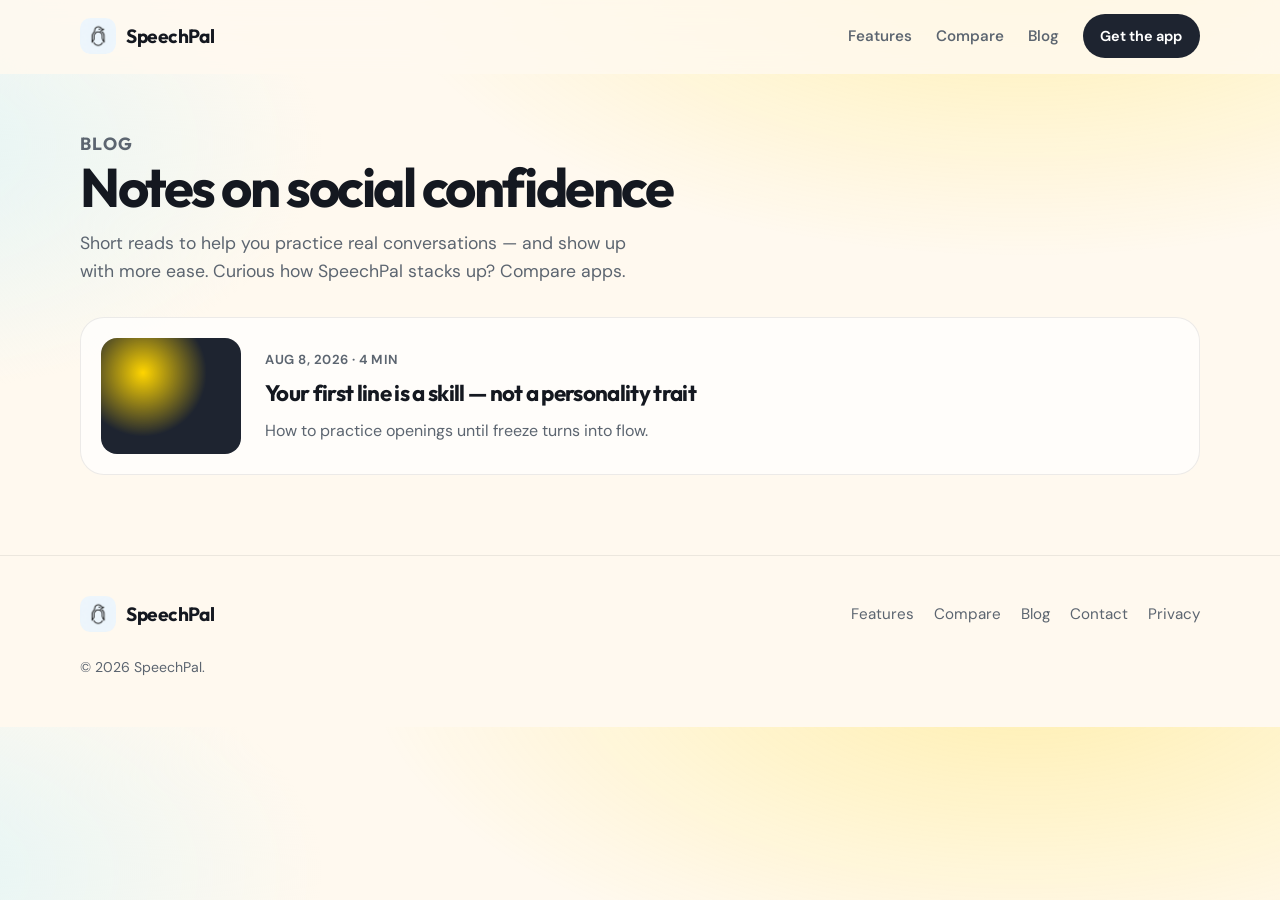
==== blog/index.html @ 975ecd61 "Initial SpeechPal marketing website" ====
<!DOCTYPE html>
<html lang="en">
<head>
  <meta charset="UTF-8" />
  <meta name="viewport" content="width=device-width, initial-scale=1" />
  <title>Blog — SpeechPal</title>
  <meta name="description" content="Practical tips from SpeechPal on social confidence, conversations, and speaking with more ease." />
  <link rel="canonical" href="https://speechpal.app/blog/" />
  <meta property="og:title" content="Blog — SpeechPal" />
  <meta property="og:description" content="Practical tips on social confidence and real conversations." />
  <meta property="og:image" content="https://speechpal.app/assets/logo.png" />
  <link rel="icon" href="../assets/logo.png" type="image/png" />
  <link rel="preconnect" href="https://fonts.googleapis.com" />
  <link rel="preconnect" href="https://fonts.gstatic.com" crossorigin />
  <link href="https://fonts.googleapis.com/css2?family=DM+Sans:ital,opsz,wght@0,9..40,400;0,9..40,500;0,9..40,600;0,9..40,700;1,9..40,400&family=Outfit:wght@600;700;800&display=swap" rel="stylesheet" />
  <link rel="stylesheet" href="../css/styles.css" />
</head>
<body>
  <a class="skip-link" href="#main">Skip to content</a>

  <header class="site-header" id="site-header">
    <div class="container nav">
      <a class="brand" href="/">
        <img src="../assets/logo.png" alt="" width="36" height="36" />
        <span>SpeechPal</span>
      </a>
      <button class="nav-toggle" id="nav-toggle" aria-label="Open menu" aria-expanded="false">
        <span></span><span></span><span></span>
      </button>
      <ul class="nav-links" id="nav-links">
        <li><a href="/#features">Features</a></li>
        <li><a href="/competitors.html">Compare</a></li>
        <li><a href="/blog/">Blog</a></li>
        <li><a class="nav-cta" href="https://apps.apple.com/in/app/speechpal-articulation-coach/id6761626994" rel="noopener noreferrer" target="_blank">Get the app</a></li>
      </ul>
    </div>
  </header>

  <main id="main">
    <section class="page-hero">
      <div class="container">
        <p class="eyebrow">Blog</p>
        <h1>Notes on social confidence</h1>
        <p>Short reads to help you practice real conversations — and show up with more ease. Curious how SpeechPal stacks up? <a href="/competitors.html">Compare apps</a>.</p>
      </div>
    </section>

    <section class="container blog-list">
      <a class="blog-item" href="/blog/first-line-confidence.html">
        <div class="blog-thumb" aria-hidden="true"></div>
        <div>
          <div class="meta" style="margin-bottom:0.4rem;font-size:0.82rem;font-weight:650;letter-spacing:0.04em;text-transform:uppercase;color:var(--muted)">Aug 8, 2026 · 4 min</div>
          <h2>Your first line is a skill — not a personality trait</h2>
          <p>How to practice openings until freeze turns into flow.</p>
        </div>
      </a>
    </section>
  </main>

  <footer class="site-footer">
    <div class="container">
      <div class="footer-grid">
        <a class="brand" href="/">
          <img src="../assets/logo.png" alt="" width="36" height="36" />
          <span>SpeechPal</span>
        </a>
        <ul class="footer-links">
          <li><a href="/#features">Features</a></li>
          <li><a href="/competitors.html">Compare</a></li>
          <li><a href="/blog/">Blog</a></li>
          <li><a href="mailto:hello@speechpal.app">Contact</a></li>
          <li><a href="/privacy.html">Privacy</a></li>
        </ul>
      </div>
      <p class="footer-copy">© <span id="year"></span> SpeechPal.</p>
    </div>
  </footer>

  <script src="../js/main.js"></script>
</body>
</html>
---- css/styles.css ----
:root {
  --bg: #fff9ef;
  --bg-deep: #fff3d6;
  --ink: #141820;
  --muted: #5c6570;
  --navy: #1e2430;
  --yellow: #ffd500;
  --yellow-deep: #f0c400;
  --coral: #ff6b45;
  --soft-blue: #dff4f7;
  --soft-pink: #ffe4ec;
  --soft-mint: #dcfce7;
  --soft-lilac: #ede9fe;
  --white: #ffffff;
  --line: rgba(20, 24, 32, 0.08);
  --shadow: 0 24px 60px rgba(20, 24, 32, 0.12);
  --radius: 1.5rem;
  --max: 1120px;
  --font-display: "Outfit", sans-serif;
  --font-body: "DM Sans", sans-serif;
}

*,
*::before,
*::after {
  box-sizing: border-box;
}

html {
  scroll-behavior: smooth;
}

body {
  margin: 0;
  font-family: var(--font-body);
  color: var(--ink);
  background:
    radial-gradient(1200px 600px at 80% -10%, rgba(255, 213, 0, 0.28), transparent 55%),
    radial-gradient(900px 500px at -10% 20%, rgba(223, 244, 247, 0.9), transparent 50%),
    var(--bg);
  line-height: 1.6;
  -webkit-font-smoothing: antialiased;
}

img {
  max-width: 100%;
  display: block;
}

a {
  color: inherit;
  text-decoration: none;
}

.skip-link {
  position: absolute;
  left: -999px;
  top: 0;
  background: var(--navy);
  color: var(--white);
  padding: 0.75rem 1rem;
  z-index: 100;
}

.skip-link:focus {
  left: 1rem;
  top: 1rem;
}

.container {
  width: min(100% - 2.5rem, var(--max));
  margin-inline: auto;
}

/* Nav */
.site-header {
  position: sticky;
  top: 0;
  z-index: 50;
  backdrop-filter: blur(14px);
  background: rgba(255, 249, 239, 0.82);
  border-bottom: 1px solid transparent;
  transition: border-color 0.3s ease, background 0.3s ease;
}

.site-header.is-scrolled {
  border-bottom-color: var(--line);
  background: rgba(255, 249, 239, 0.94);
}

.nav {
  display: flex;
  align-items: center;
  justify-content: space-between;
  padding: 0.9rem 0;
  gap: 1rem;
}

.brand {
  display: inline-flex;
  align-items: center;
  gap: 0.65rem;
  font-family: var(--font-display);
  font-weight: 700;
  font-size: 1.2rem;
  letter-spacing: -0.03em;
}

.brand img {
  width: 2.25rem;
  height: 2.25rem;
  border-radius: 0.65rem;
  background: var(--soft-blue);
  object-fit: cover;
}

.nav-links {
  display: flex;
  align-items: center;
  gap: 1.5rem;
  list-style: none;
  margin: 0;
  padding: 0;
  font-weight: 560;
  font-size: 0.95rem;
  color: var(--muted);
}

.nav-links a:hover {
  color: var(--ink);
}

.nav-cta {
  display: inline-flex;
  align-items: center;
  justify-content: center;
  padding: 0.65rem 1.1rem;
  border-radius: 999px;
  background: var(--navy);
  color: var(--white) !important;
  font-weight: 650;
  font-size: 0.9rem;
  transition: transform 0.2s ease, background 0.2s ease;
}

.nav-cta:hover {
  transform: translateY(-1px);
  background: #2a3344;
}

.nav-toggle {
  display: none;
  border: 0;
  background: transparent;
  padding: 0.4rem;
  cursor: pointer;
}

.nav-toggle span {
  display: block;
  width: 1.4rem;
  height: 2px;
  background: var(--ink);
  margin: 0.28rem 0;
  border-radius: 2px;
}

/* Buttons */
.btn {
  display: inline-flex;
  align-items: center;
  justify-content: center;
  gap: 0.5rem;
  min-height: 3.1rem;
  padding: 0.8rem 1.35rem;
  border-radius: 999px;
  font-family: var(--font-display);
  font-weight: 700;
  font-size: 0.98rem;
  letter-spacing: -0.01em;
  border: 2px solid transparent;
  transition: transform 0.2s ease, box-shadow 0.2s ease, background 0.2s ease;
  cursor: pointer;
}

.btn:hover {
  transform: translateY(-2px);
}

.btn-primary {
  background: var(--yellow);
  color: var(--ink);
  box-shadow: 0 10px 28px rgba(255, 213, 0, 0.35);
}

.btn-primary:hover {
  background: var(--yellow-deep);
}

.btn-secondary {
  background: var(--navy);
  color: var(--white);
}

.btn-ghost {
  background: transparent;
  border-color: rgba(20, 24, 32, 0.14);
  color: var(--ink);
}

.btn-soon {
  position: relative;
  opacity: 0.92;
  cursor: default;
}

.btn-soon:hover {
  transform: none;
}

.soon-chip {
  display: inline-flex;
  align-items: center;
  margin-left: 0.15rem;
  padding: 0.15rem 0.45rem;
  border-radius: 999px;
  background: rgba(255, 255, 255, 0.18);
  font-size: 0.68rem;
  font-weight: 700;
  letter-spacing: 0.04em;
  text-transform: uppercase;
}

.cta-row {
  display: flex;
  flex-wrap: wrap;
  gap: 0.75rem;
}

/* Hero */
.hero {
  position: relative;
  min-height: min(100vh, 920px);
  display: grid;
  align-items: end;
  overflow: hidden;
  padding: 2rem 0 0;
}

.hero::before {
  content: "";
  position: absolute;
  inset: 0;
  background:
    linear-gradient(180deg, transparent 35%, rgba(255, 249, 239, 0.2) 55%, var(--bg) 92%),
    radial-gradient(ellipse 80% 50% at 70% 40%, rgba(255, 213, 0, 0.22), transparent 60%);
  pointer-events: none;
  z-index: 1;
}

.hero-grid {
  position: relative;
  z-index: 2;
  display: grid;
  grid-template-columns: 1.05fr 0.95fr;
  gap: 2rem;
  align-items: end;
  padding-bottom: 3.5rem;
}

.hero-copy {
  padding-bottom: 2.5rem;
  max-width: 34rem;
}

.hero-brand {
  display: inline-flex;
  align-items: center;
  gap: 0.75rem;
  margin-bottom: 1.4rem;
  animation: rise 0.8s ease both;
}

.hero-brand img {
  width: 3.4rem;
  height: 3.4rem;
  border-radius: 1rem;
  background: var(--soft-blue);
  object-fit: cover;
  box-shadow: 0 8px 24px rgba(20, 24, 32, 0.08);
}

.hero-brand span {
  font-family: var(--font-display);
  font-size: clamp(2rem, 4vw, 2.75rem);
  font-weight: 800;
  letter-spacing: -0.05em;
  line-height: 1;
}

.hero h1 {
  margin: 0 0 1rem;
  font-family: var(--font-display);
  font-size: clamp(2.35rem, 5.2vw, 3.75rem);
  line-height: 1.05;
  letter-spacing: -0.045em;
  font-weight: 800;
  animation: rise 0.9s ease 0.08s both;
}

.hero-lead {
  margin: 0 0 1.75rem;
  font-size: 1.15rem;
  color: var(--muted);
  max-width: 28rem;
  animation: rise 0.9s ease 0.16s both;
}

.hero .cta-row {
  animation: rise 0.9s ease 0.24s both;
}

.hero-visual {
  position: relative;
  display: flex;
  justify-content: center;
  align-items: flex-end;
  min-height: 520px;
  animation: float-in 1s ease 0.2s both;
}

.phone-frame {
  width: min(100%, 300px);
  border-radius: 2rem;
  padding: 0.55rem;
  background: linear-gradient(160deg, #2a3344, #141820);
  box-shadow: var(--shadow);
  animation: float 6s ease-in-out infinite;
}

.phone-frame img {
  width: 100%;
  border-radius: 1.55rem;
  background: var(--bg);
}

.phone-glow {
  position: absolute;
  width: 70%;
  height: 40%;
  bottom: 8%;
  left: 15%;
  background: radial-gradient(circle, rgba(255, 213, 0, 0.45), transparent 70%);
  filter: blur(28px);
  z-index: -1;
}

/* Sections */
.section {
  padding: 5.5rem 0;
}

.section-head {
  max-width: 36rem;
  margin-bottom: 2.5rem;
}

.eyebrow {
  display: inline-block;
  margin-bottom: 0.75rem;
  font-family: var(--font-display);
  font-size: 0.8rem;
  font-weight: 700;
  letter-spacing: 0.08em;
  text-transform: uppercase;
  color: var(--coral);
}

.section h2 {
  margin: 0 0 0.85rem;
  font-family: var(--font-display);
  font-size: clamp(1.9rem, 3.5vw, 2.75rem);
  letter-spacing: -0.04em;
  line-height: 1.1;
}

.section-head p,
.prose-lead {
  margin: 0;
  color: var(--muted);
  font-size: 1.08rem;
}

/* Problem — taped paper-note scenario stack */
.problem {
  background: linear-gradient(180deg, #c1522a, #a8431f);
  padding-top: 6rem;
  padding-bottom: 6rem;
}

.problem-intro,
.problem-bridge {
  max-width: 40rem;
  margin: 0 auto 3rem;
  text-align: center;
}

.problem-intro .eyebrow,
.problem-bridge .eyebrow {
  color: #ffd7a8;
}

.problem-intro h2,
.problem-bridge h2 {
  color: #fff3e2;
}

.problem-intro h2 em,
.problem-bridge h2 em {
  font-style: normal;
  color: #ffe08a;
}

.problem-intro .prose-lead,
.problem-bridge .prose-lead {
  margin: 1rem auto 0;
  color: rgba(255, 243, 226, 0.82);
}

.scenario-stack {
  position: relative;
  padding-bottom: 1rem;
}

.scenario-card {
  position: sticky;
  top: calc(6rem + var(--i) * 14px);
  z-index: calc(var(--i) + 1);
  display: grid;
  grid-template-columns: 1.25fr auto;
  align-items: center;
  gap: 1.75rem 2.5rem;
  min-height: 240px;
  margin-bottom: 2rem;
  padding: 2.25rem 2.5rem;
  border-radius: 0.4rem;
  background: var(--card-color, #f0e6d6);
  box-shadow: 0 22px 40px rgba(60, 24, 4, 0.28);
  transform: rotate(var(--rot, 0deg));
}

.scenario-card::before {
  content: "";
  position: absolute;
  top: -0.6rem;
  left: 50%;
  width: 4.5rem;
  height: 1.6rem;
  background: rgba(255, 255, 255, 0.55);
  border: 1px solid rgba(20, 24, 32, 0.06);
  transform: translateX(-50%) rotate(-2deg);
  box-shadow: 0 4px 10px rgba(20, 24, 32, 0.12);
}

.scenario-copy {
  min-width: 0;
  text-align: left;
}

.scenario-illustration {
  position: relative;
  flex-shrink: 0;
  aspect-ratio: 1;
  display: grid;
  place-items: center;
  width: 7.5rem;
  border-radius: 50%;
  background: rgba(255, 255, 255, 0.55);
}

.scenario-illustration svg {
  width: 52%;
  height: 52%;
  stroke: var(--icon-color, #a8431f);
  fill: none;
  stroke-width: 1.6;
  stroke-linecap: round;
  stroke-linejoin: round;
}

.scenario-label {
  margin: 0 0 0.5rem;
  font-family: var(--font-display);
  font-size: 0.8rem;
  font-weight: 700;
  letter-spacing: 0.06em;
  text-transform: uppercase;
  color: var(--icon-color, #a8431f);
}

.scenario-copy h3 {
  margin: 0 0 0.6rem;
  font-family: var(--font-display);
  font-size: clamp(1.35rem, 2.6vw, 1.75rem);
  letter-spacing: -0.03em;
  line-height: 1.2;
  color: #2a2016;
}

.scenario-copy .underline {
  width: 3rem;
  height: 3px;
  border-radius: 2px;
  background: var(--icon-color, #a8431f);
  margin-bottom: 0.9rem;
}

.scenario-copy p {
  margin: 0;
  color: #5c4a36;
  font-size: 1.02rem;
  max-width: 28rem;
}

.problem-bridge {
  max-width: 52rem;
  margin: 4.5rem auto 0;
  padding-top: 1rem;
}

.need-row {
  display: grid;
  grid-template-columns: repeat(3, 1fr);
  gap: 1.25rem;
  margin-top: 2.25rem;
  text-align: left;
}

.need-item {
  padding: 1.35rem 1.4rem 1.5rem;
  border-radius: 0.35rem;
  background: rgba(255, 249, 239, 0.12);
  border: 1px solid rgba(255, 243, 226, 0.18);
}

.need-item h3 {
  margin: 0 0 0.45rem;
  font-family: var(--font-display);
  font-size: 1.15rem;
  letter-spacing: -0.02em;
  color: #fff3e2;
}

.need-item p {
  margin: 0;
  color: rgba(255, 243, 226, 0.78);
  font-size: 0.95rem;
}

/* Features — interaction tiles, not decorative cards */
.features-row {
  display: grid;
  grid-template-columns: repeat(3, 1fr);
  gap: 1.25rem;
}

.feature {
  display: block;
  padding: 1.6rem 1.5rem 1.7rem;
  border-radius: calc(var(--radius) + 0.25rem);
  min-height: 100%;
  transition: transform 0.25s ease, box-shadow 0.25s ease;
}

.feature:hover {
  transform: translateY(-4px);
  box-shadow: 0 16px 40px rgba(20, 24, 32, 0.08);
}

.feature:nth-child(1) { background: #fff6db; }
.feature:nth-child(2) { background: #dcfce7; }
.feature:nth-child(3) { background: #ffe4ec; }

.feature-icon {
  width: 3.2rem;
  height: 3.2rem;
  display: grid;
  place-items: center;
  border-radius: 1rem;
  margin-bottom: 1.25rem;
  font-size: 1.35rem;
  background: rgba(255, 255, 255, 0.65);
}

.feature h3 {
  margin: 0 0 0.5rem;
  font-family: var(--font-display);
  font-size: 1.35rem;
  letter-spacing: -0.03em;
}

.feature p {
  margin: 0;
  color: var(--muted);
  font-size: 0.98rem;
}

/* How it works */
.how {
  background:
    radial-gradient(700px 360px at 90% 10%, rgba(255, 213, 0, 0.18), transparent 55%),
    linear-gradient(180deg, transparent, rgba(223, 244, 247, 0.55), transparent);
}

.how-grid {
  display: grid;
  grid-template-columns: repeat(3, 1fr);
  gap: 1.25rem;
}

.how-card,
.how-progress {
  position: relative;
  padding: 1.75rem 1.6rem 1.85rem;
  border-radius: calc(var(--radius) + 0.15rem);
  background: rgba(255, 255, 255, 0.72);
  border: 1px solid var(--line);
}

.how-num {
  display: inline-block;
  margin-bottom: 1rem;
  font-family: var(--font-display);
  font-weight: 800;
  font-size: 0.85rem;
  letter-spacing: 0.08em;
  color: var(--navy);
  background: var(--yellow);
  padding: 0.35rem 0.65rem;
  border-radius: 999px;
}

.how-card h3,
.how-progress-copy h3 {
  margin: 0 0 0.5rem;
  font-family: var(--font-display);
  font-size: 1.3rem;
  letter-spacing: -0.03em;
}

.how-card p,
.how-progress-copy p {
  margin: 0;
  color: var(--muted);
  font-size: 0.98rem;
}

.how-progress {
  display: grid;
  grid-template-columns: 1fr 0.9fr;
  gap: 2rem;
  align-items: center;
  margin-top: 1.25rem;
  padding: 2rem 2rem 2rem 2.25rem;
  background:
    linear-gradient(135deg, rgba(255, 249, 239, 0.95), rgba(223, 244, 247, 0.65)),
    var(--white);
  overflow: hidden;
}

.how-progress-visual {
  display: flex;
  justify-content: center;
}

.how-phone {
  width: min(100%, 240px);
  animation: float 5.5s ease-in-out infinite;
}

.how-phone img {
  width: 100%;
  height: auto;
}

/* Blog teaser */
.blog-teaser-grid {
  display: grid;
  grid-template-columns: 1.2fr 0.8fr;
  gap: 1.5rem;
  align-items: stretch;
}

.blog-feature {
  display: flex;
  flex-direction: column;
  justify-content: flex-end;
  min-height: 280px;
  padding: 2rem;
  border-radius: calc(var(--radius) + 0.35rem);
  background:
    linear-gradient(160deg, rgba(20, 24, 32, 0.05), rgba(20, 24, 32, 0.72)),
    radial-gradient(circle at 20% 20%, #ffd500 0%, transparent 40%),
    var(--navy);
  color: var(--white);
  transition: transform 0.25s ease;
}

.blog-feature:hover {
  transform: translateY(-3px);
}

.blog-feature .meta,
.blog-side .meta {
  font-size: 0.82rem;
  font-weight: 650;
  letter-spacing: 0.04em;
  text-transform: uppercase;
  opacity: 0.75;
  margin-bottom: 0.75rem;
}

.blog-feature h3 {
  margin: 0 0 0.65rem;
  font-family: var(--font-display);
  font-size: clamp(1.5rem, 3vw, 2rem);
  letter-spacing: -0.03em;
  line-height: 1.15;
}

.blog-feature p {
  margin: 0;
  opacity: 0.85;
  max-width: 28rem;
}

.blog-side {
  display: grid;
  gap: 1rem;
}

.blog-mini {
  display: block;
  padding: 1.35rem 1.4rem;
  border-radius: var(--radius);
  background: var(--white);
  border: 1px solid var(--line);
  transition: border-color 0.2s ease, transform 0.2s ease;
}

.blog-mini:hover {
  border-color: rgba(255, 213, 0, 0.8);
  transform: translateY(-2px);
}

.blog-mini h3 {
  margin: 0 0 0.35rem;
  font-family: var(--font-display);
  font-size: 1.15rem;
  letter-spacing: -0.02em;
}

.blog-mini p {
  margin: 0;
  color: var(--muted);
  font-size: 0.95rem;
}

.section-link {
  display: inline-flex;
  margin-top: 1.75rem;
  font-family: var(--font-display);
  font-weight: 700;
  color: var(--ink);
  border-bottom: 2px solid var(--yellow);
}

/* Final CTA */
.final-cta {
  padding: 2rem 0 5.5rem;
}

.final-panel {
  position: relative;
  overflow: hidden;
  padding: clamp(2.5rem, 5vw, 4rem);
  border-radius: calc(var(--radius) + 0.75rem);
  background:
    radial-gradient(600px 280px at 90% 10%, rgba(255, 213, 0, 0.55), transparent 55%),
    var(--navy);
  color: var(--white);
  text-align: center;
}

.final-panel::after {
  content: "";
  position: absolute;
  width: 180px;
  height: 180px;
  right: -40px;
  bottom: -50px;
  background: url("../assets/logo.png") center / contain no-repeat;
  opacity: 0.08;
  filter: invert(1);
  pointer-events: none;
}

.final-panel h2 {
  margin: 0 0 0.75rem;
  font-family: var(--font-display);
  font-size: clamp(2rem, 4vw, 3rem);
  letter-spacing: -0.04em;
  color: var(--white);
}

.final-panel p {
  margin: 0 auto 1.75rem;
  max-width: 28rem;
  color: rgba(255, 255, 255, 0.78);
}

.final-panel .cta-row {
  justify-content: center;
}

.final-panel .btn-ghost {
  border-color: rgba(255, 255, 255, 0.25);
  color: var(--white);
}

/* Footer */
.site-footer {
  padding: 2.5rem 0 3rem;
  border-top: 1px solid var(--line);
}

.footer-grid {
  display: flex;
  flex-wrap: wrap;
  justify-content: space-between;
  gap: 1.5rem;
  align-items: center;
}

.footer-links {
  display: flex;
  flex-wrap: wrap;
  gap: 1.25rem;
  list-style: none;
  margin: 0;
  padding: 0;
  color: var(--muted);
  font-size: 0.95rem;
}

.footer-copy {
  margin: 1.5rem 0 0;
  color: var(--muted);
  font-size: 0.88rem;
}

/* Homepage compare teaser + competitors page */
.compare-teaser {
  padding-top: 4.5rem;
}

.compare-hero p {
  max-width: 42rem;
}

.compare-hero a {
  text-decoration: underline;
  text-underline-offset: 0.15em;
}

.compare-page {
  padding-top: 1.5rem;
}

.compare-picker {
  margin-bottom: 3rem;
}

.compare-picker-label {
  margin: 0 0 1rem;
  font-family: var(--font-display);
  font-weight: 700;
  font-size: 1.05rem;
  letter-spacing: -0.02em;
}

.rival-picker-grid {
  display: grid;
  grid-template-columns: repeat(3, 1fr);
  gap: 0.85rem;
  margin-bottom: 1.5rem;
}

.rival-pick {
  display: flex;
  flex-direction: column;
  gap: 0.3rem;
  padding: 1.15rem 1.25rem;
  border-radius: calc(var(--radius) - 0.25rem);
  background: rgba(255, 255, 255, 0.72);
  border: 1px solid var(--line);
  transition: transform 0.2s ease, border-color 0.2s ease, box-shadow 0.2s ease;
}

.rival-pick:hover {
  transform: translateY(-3px);
  border-color: rgba(20, 24, 32, 0.16);
  box-shadow: 0 14px 30px rgba(20, 24, 32, 0.08);
}

.rival-pick-lane {
  font-size: 0.78rem;
  font-weight: 700;
  letter-spacing: 0.06em;
  text-transform: uppercase;
  color: var(--coral);
}

.rival-pick strong {
  font-family: var(--font-display);
  font-size: 1.15rem;
  letter-spacing: -0.02em;
}

.compare-block {
  margin-bottom: 3.5rem;
  padding-bottom: 3rem;
  border-bottom: 1px solid var(--line);
  scroll-margin-top: 5.5rem;
}

.compare-block:last-of-type {
  border-bottom: none;
}

.compare-panel-head {
  max-width: 42rem;
  margin-bottom: 1.5rem;
}

.compare-panel-head h2 {
  margin: 0 0 0.75rem;
}

.compare-panel-head p:last-child {
  margin: 0;
  color: var(--muted);
}

.compare-table-wrap {
  overflow-x: auto;
  margin-bottom: 1rem;
  border-radius: calc(var(--radius) - 0.2rem);
  border: 1px solid var(--line);
  background: rgba(255, 255, 255, 0.72);
}

.compare-table {
  width: 100%;
  border-collapse: collapse;
  min-width: 480px;
}

.compare-table th,
.compare-table td {
  padding: 0.85rem 1rem;
  text-align: left;
  border-bottom: 1px solid var(--line);
  vertical-align: middle;
  font-size: 0.95rem;
}

.compare-table thead th {
  font-family: var(--font-display);
  font-size: 0.88rem;
  letter-spacing: -0.01em;
  background: rgba(30, 36, 48, 0.04);
}

.compare-table tbody th {
  font-weight: 650;
  color: var(--ink);
  max-width: 18rem;
}

.compare-table tbody tr:last-child th,
.compare-table tbody tr:last-child td {
  border-bottom: none;
}

.mark {
  display: inline-flex;
  align-items: center;
  font-weight: 650;
  font-size: 0.86rem;
  letter-spacing: 0.01em;
}

.mark.yes { color: #1f6b3a; }
.mark.partial { color: #8a5a12; }
.mark.no { color: #8a3a2c; }

.compare-note {
  margin: 0;
  color: var(--muted);
  font-size: 0.95rem;
  max-width: 46rem;
}

.compare-note a {
  text-decoration: underline;
  text-underline-offset: 0.15em;
}

.compare-cta {
  margin-top: 1rem;
  padding: 2.25rem 2rem;
  border-radius: calc(var(--radius) + 0.2rem);
  background:
    linear-gradient(145deg, rgba(255, 213, 0, 0.22), rgba(223, 244, 247, 0.55)),
    var(--white);
  border: 1px solid var(--line);
}

.compare-cta h2 {
  margin: 0 0 0.6rem;
  font-family: var(--font-display);
  font-size: clamp(1.5rem, 3vw, 2rem);
  letter-spacing: -0.03em;
}

.compare-cta > p {
  margin: 0 0 1.25rem;
  color: var(--muted);
  max-width: 38rem;
}

.compare-cta a:not(.btn) {
  text-decoration: underline;
  text-underline-offset: 0.15em;
}

/* Blog pages */
.page-hero {
  padding: 3.5rem 0 2rem;
}

.page-hero h1 {
  margin: 0 0 0.75rem;
  font-family: var(--font-display);
  font-size: clamp(2.2rem, 4.5vw, 3.4rem);
  letter-spacing: -0.045em;
  line-height: 1.08;
}

.page-hero p {
  margin: 0;
  color: var(--muted);
  font-size: 1.1rem;
  max-width: 36rem;
}

.blog-list {
  display: grid;
  gap: 1.25rem;
  padding: 0 0 5rem;
}

.blog-item {
  display: grid;
  grid-template-columns: 140px 1fr;
  gap: 1.5rem;
  align-items: center;
  padding: 1.25rem;
  border-radius: var(--radius);
  background: rgba(255, 255, 255, 0.65);
  border: 1px solid var(--line);
  transition: transform 0.2s ease, border-color 0.2s ease;
}

.blog-item:hover {
  transform: translateY(-2px);
  border-color: rgba(255, 213, 0, 0.7);
}

.blog-thumb {
  aspect-ratio: 1.2;
  border-radius: 1rem;
  background:
    radial-gradient(circle at 30% 30%, #ffd500, transparent 50%),
    var(--navy);
}

.blog-thumb.alt {
  background:
    radial-gradient(circle at 70% 40%, #7dd3fc, transparent 50%),
    #1e2430;
}

.blog-item h2 {
  margin: 0 0 0.4rem;
  font-family: var(--font-display);
  font-size: 1.4rem;
  letter-spacing: -0.03em;
}

.blog-item p {
  margin: 0;
  color: var(--muted);
}

.article {
  padding-bottom: 5rem;
}

.article-meta {
  display: flex;
  flex-wrap: wrap;
  gap: 0.75rem 1.25rem;
  margin: 0 0 2rem;
  color: var(--muted);
  font-size: 0.92rem;
  font-weight: 600;
}

.article-body {
  max-width: 40rem;
}

.article-body h2 {
  margin: 2.25rem 0 0.75rem;
  font-family: var(--font-display);
  font-size: 1.55rem;
  letter-spacing: -0.03em;
}

.article-body p {
  margin: 0 0 1.15rem;
  font-size: 1.08rem;
  color: #2a3140;
}

.article-body ul {
  margin: 0 0 1.25rem;
  padding-left: 1.2rem;
  color: #2a3140;
}

.article-cta {
  margin-top: 2.5rem;
  padding: 1.75rem;
  border-radius: var(--radius);
  background: #fff6db;
}

.article-cta h3 {
  margin: 0 0 0.5rem;
  font-family: var(--font-display);
}

.article-cta p {
  margin: 0 0 1rem;
  color: var(--muted);
}

/* Reveal */
.reveal {
  opacity: 0;
  transform: translateY(18px);
  transition: opacity 0.7s ease, transform 0.7s ease;
}

.reveal.is-visible {
  opacity: 1;
  transform: none;
}

@keyframes rise {
  from {
    opacity: 0;
    transform: translateY(18px);
  }
  to {
    opacity: 1;
    transform: none;
  }
}

@keyframes float-in {
  from {
    opacity: 0;
    transform: translateY(28px) scale(0.98);
  }
  to {
    opacity: 1;
    transform: none;
  }
}

@keyframes float {
  0%,
  100% {
    transform: translateY(0);
  }
  50% {
    transform: translateY(-10px);
  }
}

@media (max-width: 900px) {
  .hero {
    min-height: auto;
  }

  .hero-grid,
  .features-row,
  .how-grid,
  .need-row,
  .blog-teaser-grid,
  .how-progress {
    grid-template-columns: 1fr;
  }

  .rival-picker-grid {
    grid-template-columns: 1fr 1fr;
  }

  .scenario-card {
    grid-template-columns: auto 1fr;
    gap: 1.15rem;
    min-height: 0;
    padding: 1.6rem 1.5rem;
    transform: none;
  }

  .scenario-card .scenario-illustration {
    order: -1;
    width: 4.25rem;
  }

  .scenario-copy h3 {
    font-size: 1.2rem;
  }

  .scenario-copy p {
    font-size: 0.95rem;
  }

  .how-progress {
    padding: 1.6rem;
  }

  .how-phone {
    width: min(100%, 220px);
  }

  .hero-visual {
    min-height: 420px;
    order: -1;
  }

  .hero-copy {
    padding-bottom: 1rem;
    text-align: left;
  }

  .hero::before {
    background: linear-gradient(180deg, transparent 10%, var(--bg) 78%);
  }

  .nav-links {
    position: fixed;
    inset: 0 0 auto auto;
    top: 4.2rem;
    right: 1.25rem;
    display: none;
    flex-direction: column;
    align-items: stretch;
    gap: 0.25rem;
    padding: 1rem;
    width: min(220px, calc(100vw - 2.5rem));
    background: var(--white);
    border: 1px solid var(--line);
    border-radius: 1rem;
    box-shadow: var(--shadow);
  }

  .nav-links.open {
    display: flex;
  }

  .nav-links a {
    padding: 0.65rem 0.5rem;
  }

  .nav-toggle {
    display: block;
  }

  .blog-item {
    grid-template-columns: 1fr;
  }

  .blog-thumb {
    max-width: 180px;
  }
}

@media (max-width: 560px) {
  .rival-picker-grid {
    grid-template-columns: 1fr;
  }
}

@media (prefers-reduced-motion: reduce) {
  *,
  *::before,
  *::after {
    animation: none !important;
    transition: none !important;
    scroll-behavior: auto !important;
  }

  .reveal {
    opacity: 1;
    transform: none;
  }
}
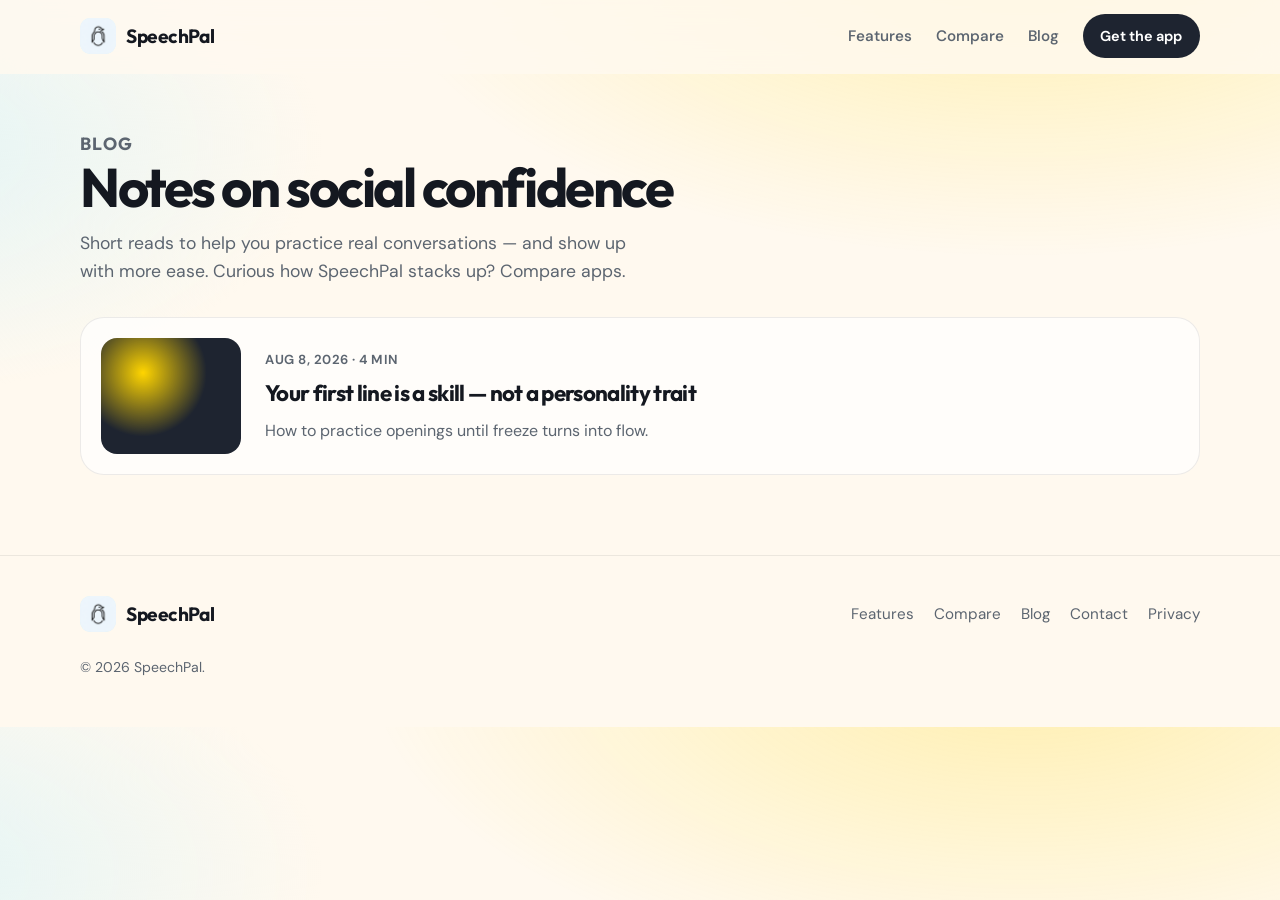
==== commit 9ea3df20: "Update contact email, mobile hero, and compare page" ====
--- a/blog/index.html
+++ b/blog/index.html
@@ -68,7 +68,7 @@
           <li><a href="/#features">Features</a></li>
           <li><a href="/competitors.html">Compare</a></li>
           <li><a href="/blog/">Blog</a></li>
-          <li><a href="mailto:hello@speechpal.app">Contact</a></li>
+          <li><a href="mailto:speechpal@gmail.com">Contact</a></li>
           <li><a href="/privacy.html">Privacy</a></li>
         </ul>
       </div>
--- a/css/styles.css
+++ b/css/styles.css
@@ -1260,8 +1260,7 @@
   }
 
   .hero-visual {
-    min-height: 420px;
-    order: -1;
+    display: none;
   }
 
   .hero-copy {
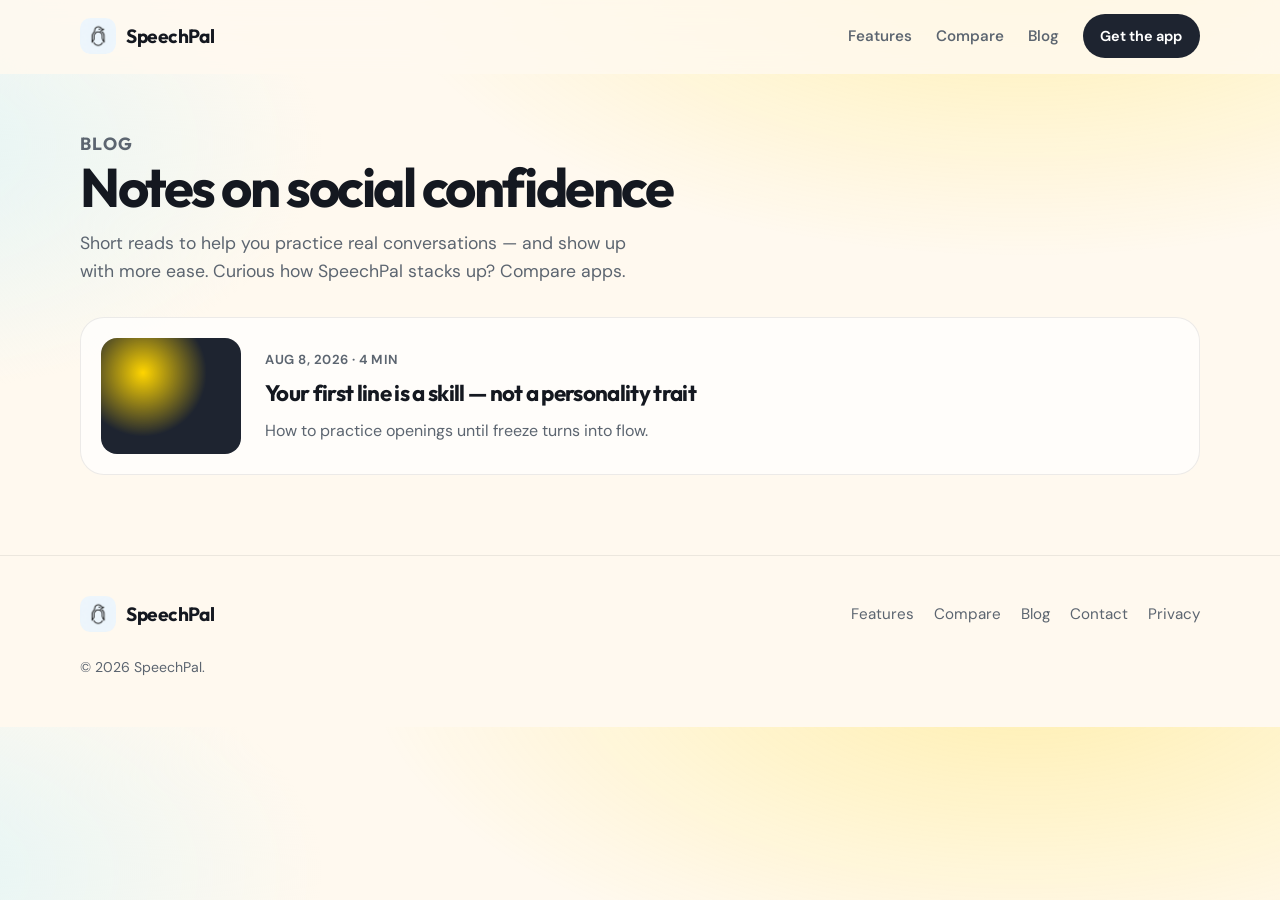
==== commit 7872991d: "Fix sitemap URLs to use speeechpal.com" ====
--- a/blog/index.html
+++ b/blog/index.html
@@ -5,10 +5,10 @@
   <meta name="viewport" content="width=device-width, initial-scale=1" />
   <title>Blog — SpeechPal</title>
   <meta name="description" content="Practical tips from SpeechPal on social confidence, conversations, and speaking with more ease." />
-  <link rel="canonical" href="https://speechpal.app/blog/" />
+  <link rel="canonical" href="https://speeechpal.com/blog/" />
   <meta property="og:title" content="Blog — SpeechPal" />
   <meta property="og:description" content="Practical tips on social confidence and real conversations." />
-  <meta property="og:image" content="https://speechpal.app/assets/logo.png" />
+  <meta property="og:image" content="https://speeechpal.com/assets/logo.png" />
   <link rel="icon" href="../assets/logo.png" type="image/png" />
   <link rel="preconnect" href="https://fonts.googleapis.com" />
   <link rel="preconnect" href="https://fonts.gstatic.com" crossorigin />
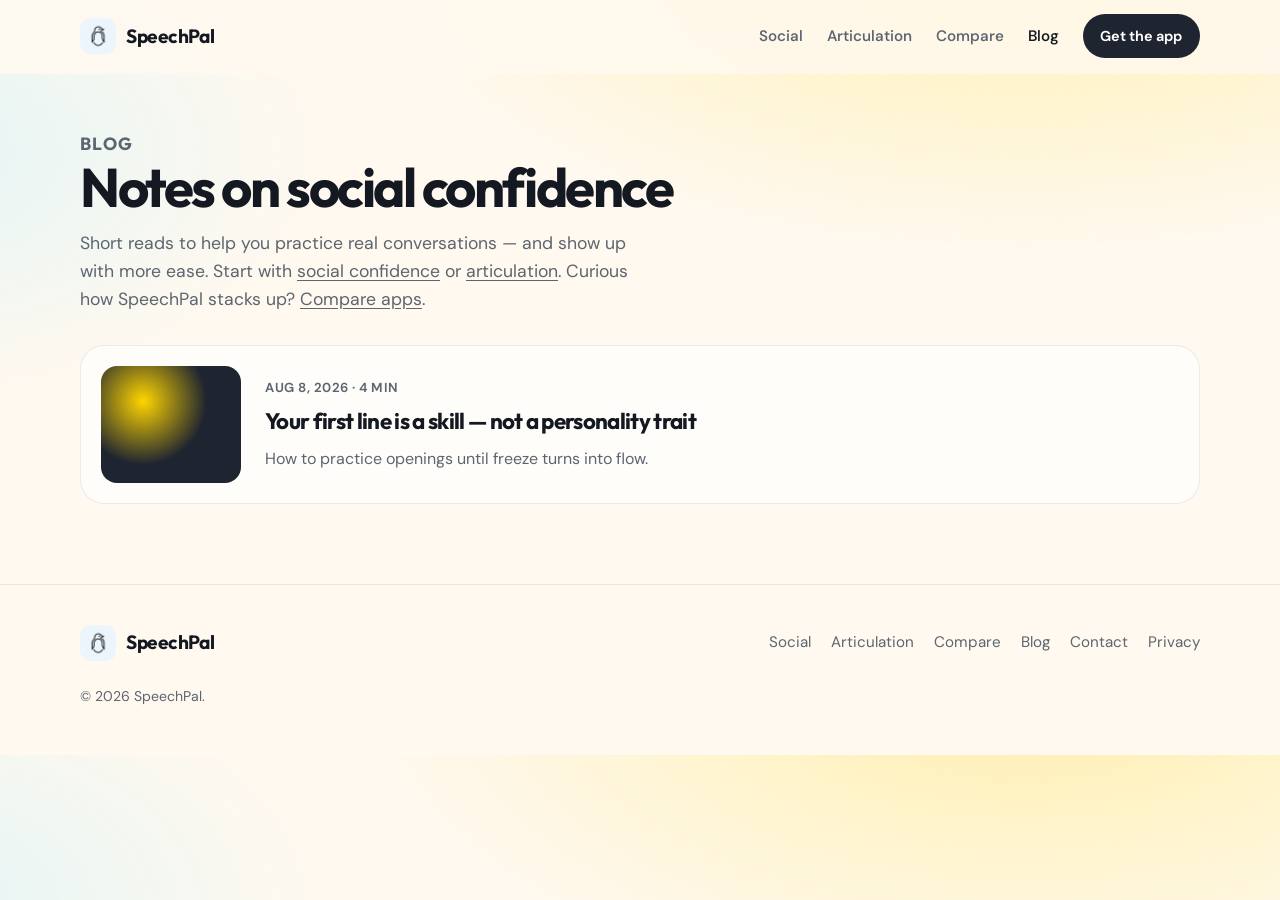
==== commit a161c3ce: "Add social confidence and articulation landing pages." ====
--- a/blog/index.html
+++ b/blog/index.html
@@ -28,9 +28,10 @@
         <span></span><span></span><span></span>
       </button>
       <ul class="nav-links" id="nav-links">
-        <li><a href="/#features">Features</a></li>
+        <li><a href="/social-confidence">Social</a></li>
+        <li><a href="/articulation-coach">Articulation</a></li>
         <li><a href="/competitors.html">Compare</a></li>
-        <li><a href="/blog/">Blog</a></li>
+        <li><a href="/blog/" aria-current="page">Blog</a></li>
         <li><a class="nav-cta" href="https://apps.apple.com/in/app/speechpal-articulation-coach/id6761626994" rel="noopener noreferrer" target="_blank">Get the app</a></li>
       </ul>
     </div>
@@ -41,7 +42,7 @@
       <div class="container">
         <p class="eyebrow">Blog</p>
         <h1>Notes on social confidence</h1>
-        <p>Short reads to help you practice real conversations — and show up with more ease. Curious how SpeechPal stacks up? <a href="/competitors.html">Compare apps</a>.</p>
+        <p>Short reads to help you practice real conversations — and show up with more ease. Start with <a href="/social-confidence">social confidence</a> or <a href="/articulation-coach">articulation</a>. Curious how SpeechPal stacks up? <a href="/competitors.html">Compare apps</a>.</p>
       </div>
     </section>
 
@@ -65,7 +66,8 @@
           <span>SpeechPal</span>
         </a>
         <ul class="footer-links">
-          <li><a href="/#features">Features</a></li>
+          <li><a href="/social-confidence">Social</a></li>
+          <li><a href="/articulation-coach">Articulation</a></li>
           <li><a href="/competitors.html">Compare</a></li>
           <li><a href="/blog/">Blog</a></li>
           <li><a href="mailto:speechpal@gmail.com">Contact</a></li>
--- a/css/styles.css
+++ b/css/styles.css
@@ -126,7 +126,8 @@
   color: var(--muted);
 }
 
-.nav-links a:hover {
+.nav-links a:hover,
+.nav-links a[aria-current="page"] {
   color: var(--ink);
 }
 
@@ -320,6 +321,25 @@
   animation: rise 0.9s ease 0.24s both;
 }
 
+.hero.chooser-hero {
+  min-height: auto;
+  padding-top: 1.25rem;
+}
+
+.chooser-hero .hero-grid {
+  align-items: center;
+  padding-bottom: 1.5rem;
+}
+
+.chooser-hero .hero-copy {
+  max-width: 36rem;
+  padding-bottom: 1.5rem;
+}
+
+.chooser-hero .hero-lead {
+  max-width: 32rem;
+}
+
 .hero-visual {
   position: relative;
   display: flex;
@@ -353,6 +373,109 @@
   background: radial-gradient(circle, rgba(255, 213, 0, 0.45), transparent 70%);
   filter: blur(28px);
   z-index: -1;
+}
+
+/* Homepage path chooser */
+.paths {
+  padding-top: 1.25rem;
+  padding-bottom: 4.5rem;
+}
+
+.path-grid {
+  display: grid;
+  grid-template-columns: 1fr 1fr;
+  gap: 1.25rem;
+}
+
+.path-card {
+  display: flex;
+  flex-direction: column;
+  height: 100%;
+  padding: 2rem 1.85rem 1.75rem;
+  border-radius: calc(var(--radius) + 0.35rem);
+  transition: transform 0.25s ease, box-shadow 0.25s ease;
+}
+
+.path-card:hover {
+  transform: translateY(-4px);
+  box-shadow: 0 16px 40px rgba(20, 24, 32, 0.08);
+}
+
+.path-card-social {
+  background: #fff6db;
+}
+
+.path-card-speak {
+  background: #dcfce7;
+}
+
+.path-card h2 {
+  margin: 0 0 0.65rem;
+  font-family: var(--font-display);
+  font-size: clamp(1.5rem, 3vw, 2.05rem);
+  letter-spacing: -0.04em;
+  line-height: 1.12;
+}
+
+.path-card > p {
+  margin: 0 0 1.1rem;
+  color: var(--muted);
+  font-size: 1.02rem;
+}
+
+.path-card ul {
+  margin: 0;
+  padding-left: 1.15rem;
+  color: #2a3140;
+  font-size: 0.98rem;
+}
+
+.path-card li + li {
+  margin-top: 0.4rem;
+}
+
+.path-go {
+  margin-top: auto;
+  padding-top: 1.5rem;
+  font-family: var(--font-display);
+  font-weight: 700;
+  border-bottom: 2px solid var(--yellow);
+  align-self: flex-start;
+}
+
+.also-path {
+  display: block;
+  padding: 1.6rem 1.7rem;
+  border-radius: calc(var(--radius) + 0.15rem);
+  background: rgba(255, 255, 255, 0.72);
+  border: 1px solid var(--line);
+  transition: transform 0.2s ease, border-color 0.2s ease;
+}
+
+.also-path:hover {
+  transform: translateY(-3px);
+  border-color: rgba(255, 213, 0, 0.8);
+}
+
+.also-path .eyebrow {
+  margin-bottom: 0.45rem;
+}
+
+.also-path strong {
+  display: block;
+  font-family: var(--font-display);
+  font-size: 1.25rem;
+  letter-spacing: -0.03em;
+  margin-bottom: 0.35rem;
+}
+
+.also-path p {
+  margin: 0;
+  color: var(--muted);
+}
+
+.lane-switch {
+  padding-top: 1rem;
 }
 
 /* Sections */
@@ -927,6 +1050,11 @@
   letter-spacing: -0.02em;
 }
 
+.rival-picker-grid.pair {
+  grid-template-columns: 1fr 1fr;
+  max-width: 36rem;
+}
+
 .compare-block {
   margin-bottom: 3.5rem;
   padding-bottom: 3rem;
@@ -1063,6 +1191,11 @@
   color: var(--muted);
   font-size: 1.1rem;
   max-width: 36rem;
+}
+
+.page-hero a {
+  text-decoration: underline;
+  text-underline-offset: 0.15em;
 }
 
 .blog-list {
@@ -1222,7 +1355,8 @@
   .how-grid,
   .need-row,
   .blog-teaser-grid,
-  .how-progress {
+  .how-progress,
+  .path-grid {
     grid-template-columns: 1fr;
   }
 
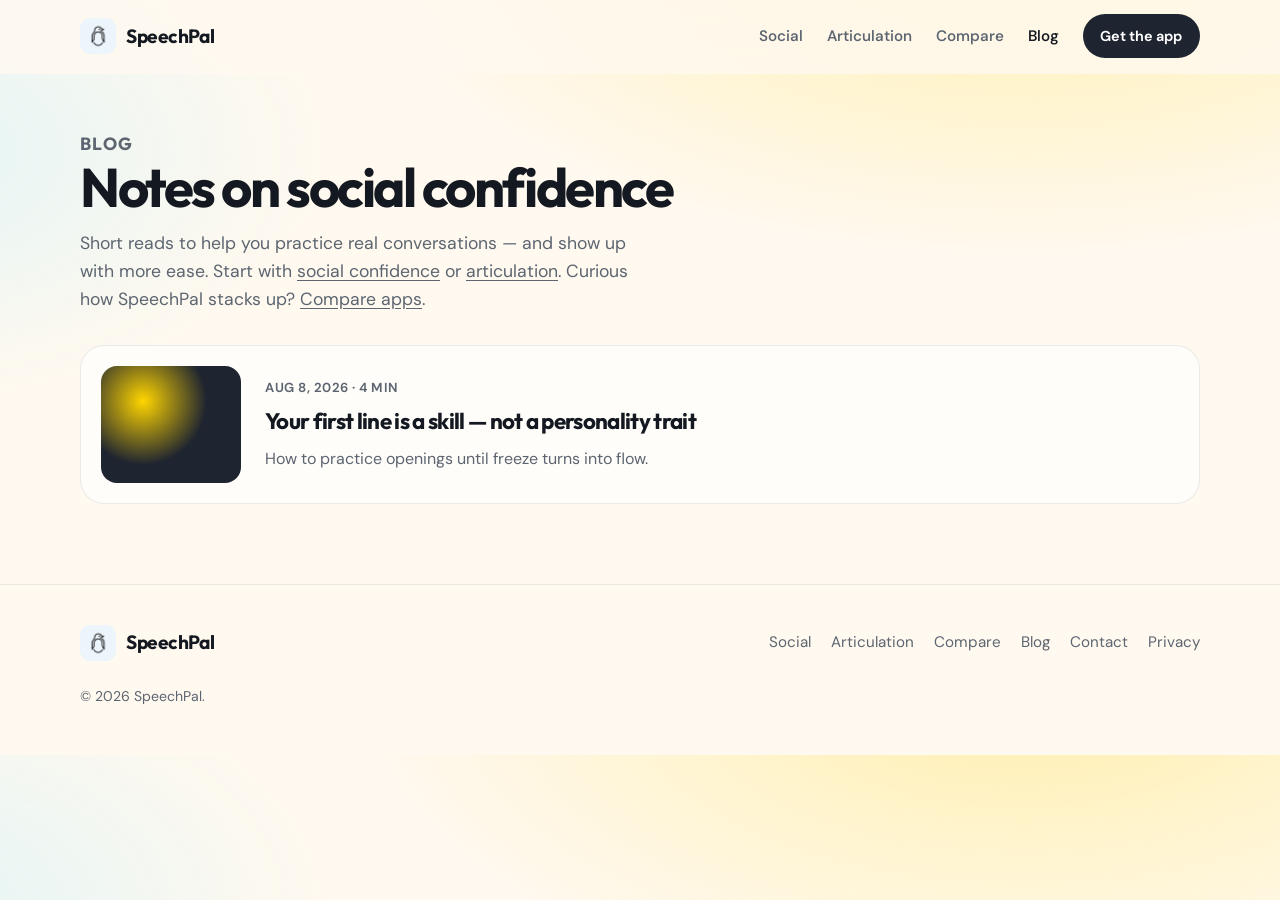
==== commit e9aef9f1: "Add Compare dropdown and rewrite Gleam table for social skills." ====
--- a/blog/index.html
+++ b/blog/index.html
@@ -30,7 +30,13 @@
       <ul class="nav-links" id="nav-links">
         <li><a href="/social-confidence">Social</a></li>
         <li><a href="/articulation-coach">Articulation</a></li>
-        <li><a href="/competitors.html">Compare</a></li>
+        <li class="nav-compare">
+          <button class="nav-compare-btn" type="button" aria-expanded="false" aria-haspopup="true">Compare</button>
+          <div class="nav-compare-menu">
+            <a href="/compare-social">Social confidence</a>
+            <a href="/compare-articulation">Articulation</a>
+          </div>
+        </li>
         <li><a href="/blog/" aria-current="page">Blog</a></li>
         <li><a class="nav-cta" href="https://apps.apple.com/in/app/speechpal-articulation-coach/id6761626994" rel="noopener noreferrer" target="_blank">Get the app</a></li>
       </ul>
--- a/css/styles.css
+++ b/css/styles.css
@@ -149,6 +149,61 @@
   background: #2a3344;
 }
 
+.nav-compare {
+  position: relative;
+}
+
+.nav-compare-btn {
+  border: 0;
+  background: transparent;
+  padding: 0;
+  font: inherit;
+  font-weight: 560;
+  color: var(--muted);
+  cursor: pointer;
+}
+
+.nav-compare-btn:hover,
+.nav-compare.is-open .nav-compare-btn,
+.nav-compare-btn[aria-current="page"] {
+  color: var(--ink);
+}
+
+.nav-compare-menu {
+  position: absolute;
+  top: calc(100% + 0.6rem);
+  left: 50%;
+  transform: translateX(-50%);
+  display: none;
+  flex-direction: column;
+  gap: 0.2rem;
+  min-width: 14.5rem;
+  padding: 0.45rem;
+  background: var(--white);
+  border: 1px solid var(--line);
+  border-radius: 1rem;
+  box-shadow: var(--shadow);
+  z-index: 60;
+}
+
+.nav-compare.is-open .nav-compare-menu {
+  display: flex;
+}
+
+.nav-compare-menu a {
+  padding: 0.75rem 0.9rem;
+  border-radius: 0.8rem;
+  color: var(--ink);
+  font-family: var(--font-display);
+  font-weight: 700;
+  letter-spacing: -0.02em;
+}
+
+.nav-compare-menu a:hover,
+.nav-compare-menu a[aria-current="page"] {
+  background: #fff6db;
+}
+
 .nav-toggle {
   display: none;
   border: 0;
@@ -1427,6 +1482,19 @@
     display: flex;
   }
 
+  .nav-compare-menu {
+    position: static;
+    transform: none;
+    left: auto;
+    min-width: 0;
+    margin-top: 0.25rem;
+    padding: 0.2rem 0 0.2rem 0.35rem;
+    background: transparent;
+    border: 0;
+    border-radius: 0;
+    box-shadow: none;
+  }
+
   .nav-links a {
     padding: 0.65rem 0.5rem;
   }
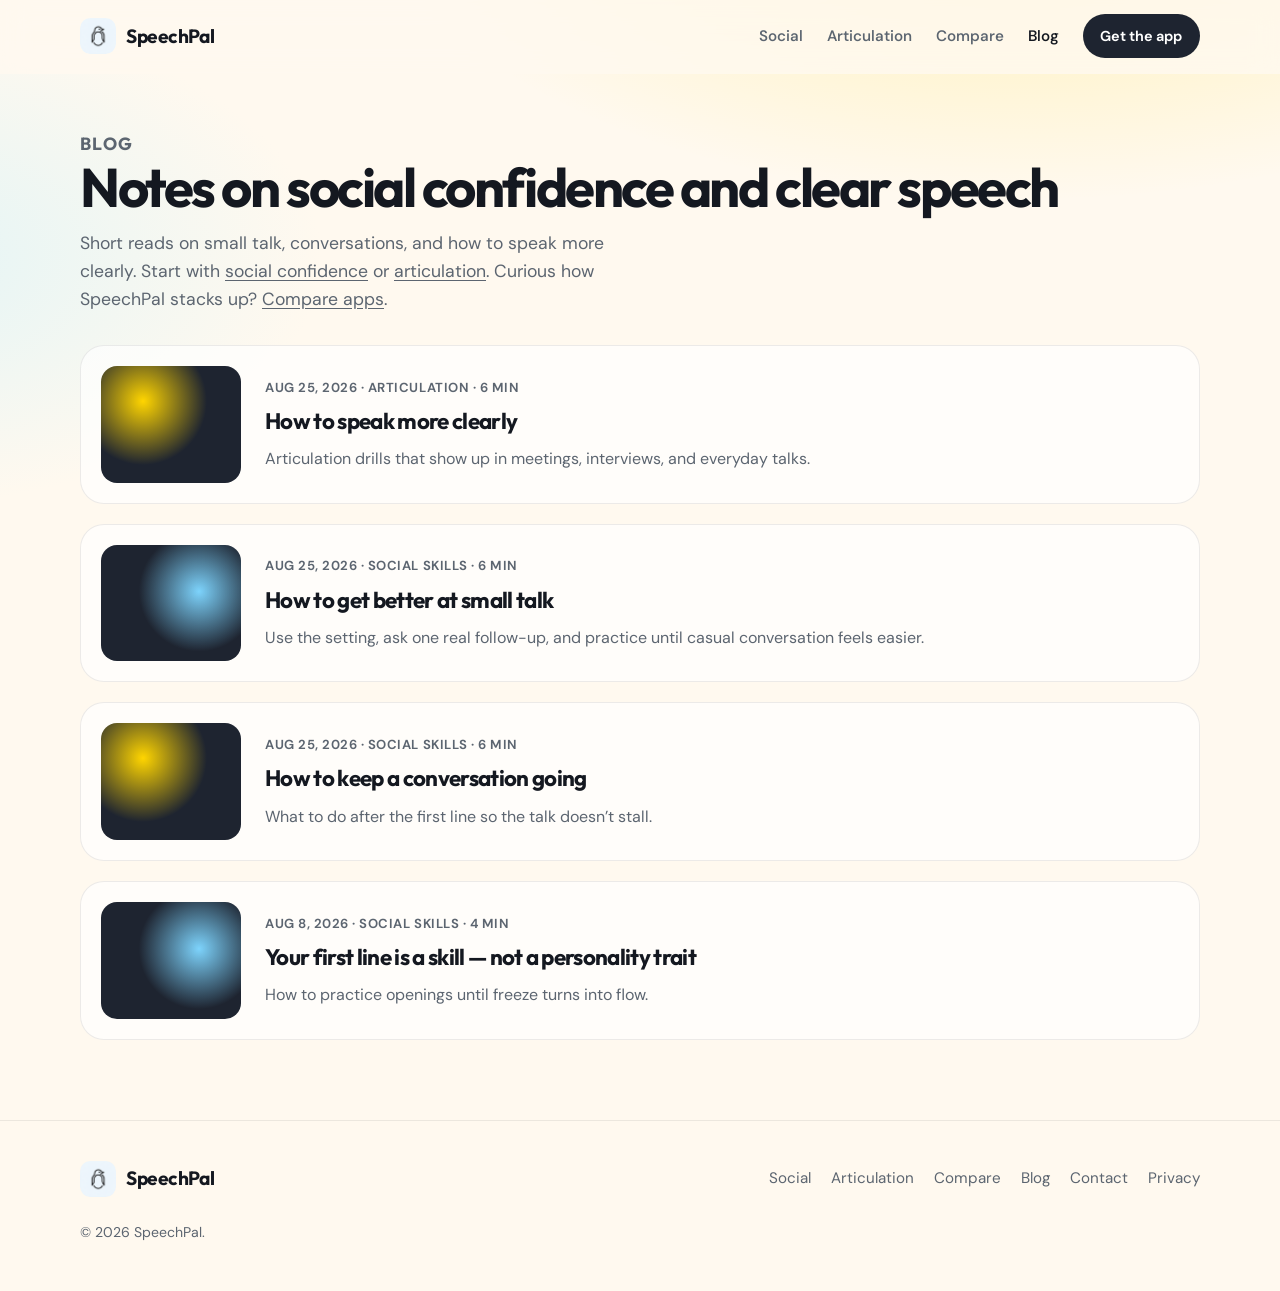
==== commit 8d2e30b6: "Add SEO posts on speaking clearly, small talk, and keeping a conversation going." ====
--- a/blog/index.html
+++ b/blog/index.html
@@ -4,10 +4,10 @@
   <meta charset="UTF-8" />
   <meta name="viewport" content="width=device-width, initial-scale=1" />
   <title>Blog — SpeechPal</title>
-  <meta name="description" content="Practical tips from SpeechPal on social confidence, conversations, and speaking with more ease." />
+  <meta name="description" content="Practical tips from SpeechPal on social confidence, small talk, and how to speak more clearly." />
   <link rel="canonical" href="https://speeechpal.com/blog/" />
   <meta property="og:title" content="Blog — SpeechPal" />
-  <meta property="og:description" content="Practical tips on social confidence and real conversations." />
+  <meta property="og:description" content="Guides on social skills, small talk, and speaking clearly." />
   <meta property="og:image" content="https://speeechpal.com/assets/logo.png" />
   <link rel="icon" href="../assets/logo.png" type="image/png" />
   <link rel="preconnect" href="https://fonts.googleapis.com" />
@@ -47,16 +47,40 @@
     <section class="page-hero">
       <div class="container">
         <p class="eyebrow">Blog</p>
-        <h1>Notes on social confidence</h1>
-        <p>Short reads to help you practice real conversations — and show up with more ease. Start with <a href="/social-confidence">social confidence</a> or <a href="/articulation-coach">articulation</a>. Curious how SpeechPal stacks up? <a href="/competitors.html">Compare apps</a>.</p>
+        <h1>Notes on social confidence and clear speech</h1>
+        <p>Short reads on small talk, conversations, and how to speak more clearly. Start with <a href="/social-confidence">social confidence</a> or <a href="/articulation-coach">articulation</a>. Curious how SpeechPal stacks up? <a href="/competitors.html">Compare apps</a>.</p>
       </div>
     </section>
 
     <section class="container blog-list">
-      <a class="blog-item" href="/blog/first-line-confidence.html">
+      <a class="blog-item" href="/blog/how-to-speak-more-clearly.html">
         <div class="blog-thumb" aria-hidden="true"></div>
         <div>
-          <div class="meta" style="margin-bottom:0.4rem;font-size:0.82rem;font-weight:650;letter-spacing:0.04em;text-transform:uppercase;color:var(--muted)">Aug 8, 2026 · 4 min</div>
+          <div class="meta" style="margin-bottom:0.4rem;font-size:0.82rem;font-weight:650;letter-spacing:0.04em;text-transform:uppercase;color:var(--muted)">Aug 25, 2026 · Articulation · 6 min</div>
+          <h2>How to speak more clearly</h2>
+          <p>Articulation drills that show up in meetings, interviews, and everyday talks.</p>
+        </div>
+      </a>
+      <a class="blog-item" href="/blog/how-to-get-better-at-small-talk.html">
+        <div class="blog-thumb alt" aria-hidden="true"></div>
+        <div>
+          <div class="meta" style="margin-bottom:0.4rem;font-size:0.82rem;font-weight:650;letter-spacing:0.04em;text-transform:uppercase;color:var(--muted)">Aug 25, 2026 · Social skills · 6 min</div>
+          <h2>How to get better at small talk</h2>
+          <p>Use the setting, ask one real follow-up, and practice until casual conversation feels easier.</p>
+        </div>
+      </a>
+      <a class="blog-item" href="/blog/how-to-keep-a-conversation-going.html">
+        <div class="blog-thumb" aria-hidden="true"></div>
+        <div>
+          <div class="meta" style="margin-bottom:0.4rem;font-size:0.82rem;font-weight:650;letter-spacing:0.04em;text-transform:uppercase;color:var(--muted)">Aug 25, 2026 · Social skills · 6 min</div>
+          <h2>How to keep a conversation going</h2>
+          <p>What to do after the first line so the talk doesn’t stall.</p>
+        </div>
+      </a>
+      <a class="blog-item" href="/blog/first-line-confidence.html">
+        <div class="blog-thumb alt" aria-hidden="true"></div>
+        <div>
+          <div class="meta" style="margin-bottom:0.4rem;font-size:0.82rem;font-weight:650;letter-spacing:0.04em;text-transform:uppercase;color:var(--muted)">Aug 8, 2026 · Social skills · 4 min</div>
           <h2>Your first line is a skill — not a personality trait</h2>
           <p>How to practice openings until freeze turns into flow.</p>
         </div>
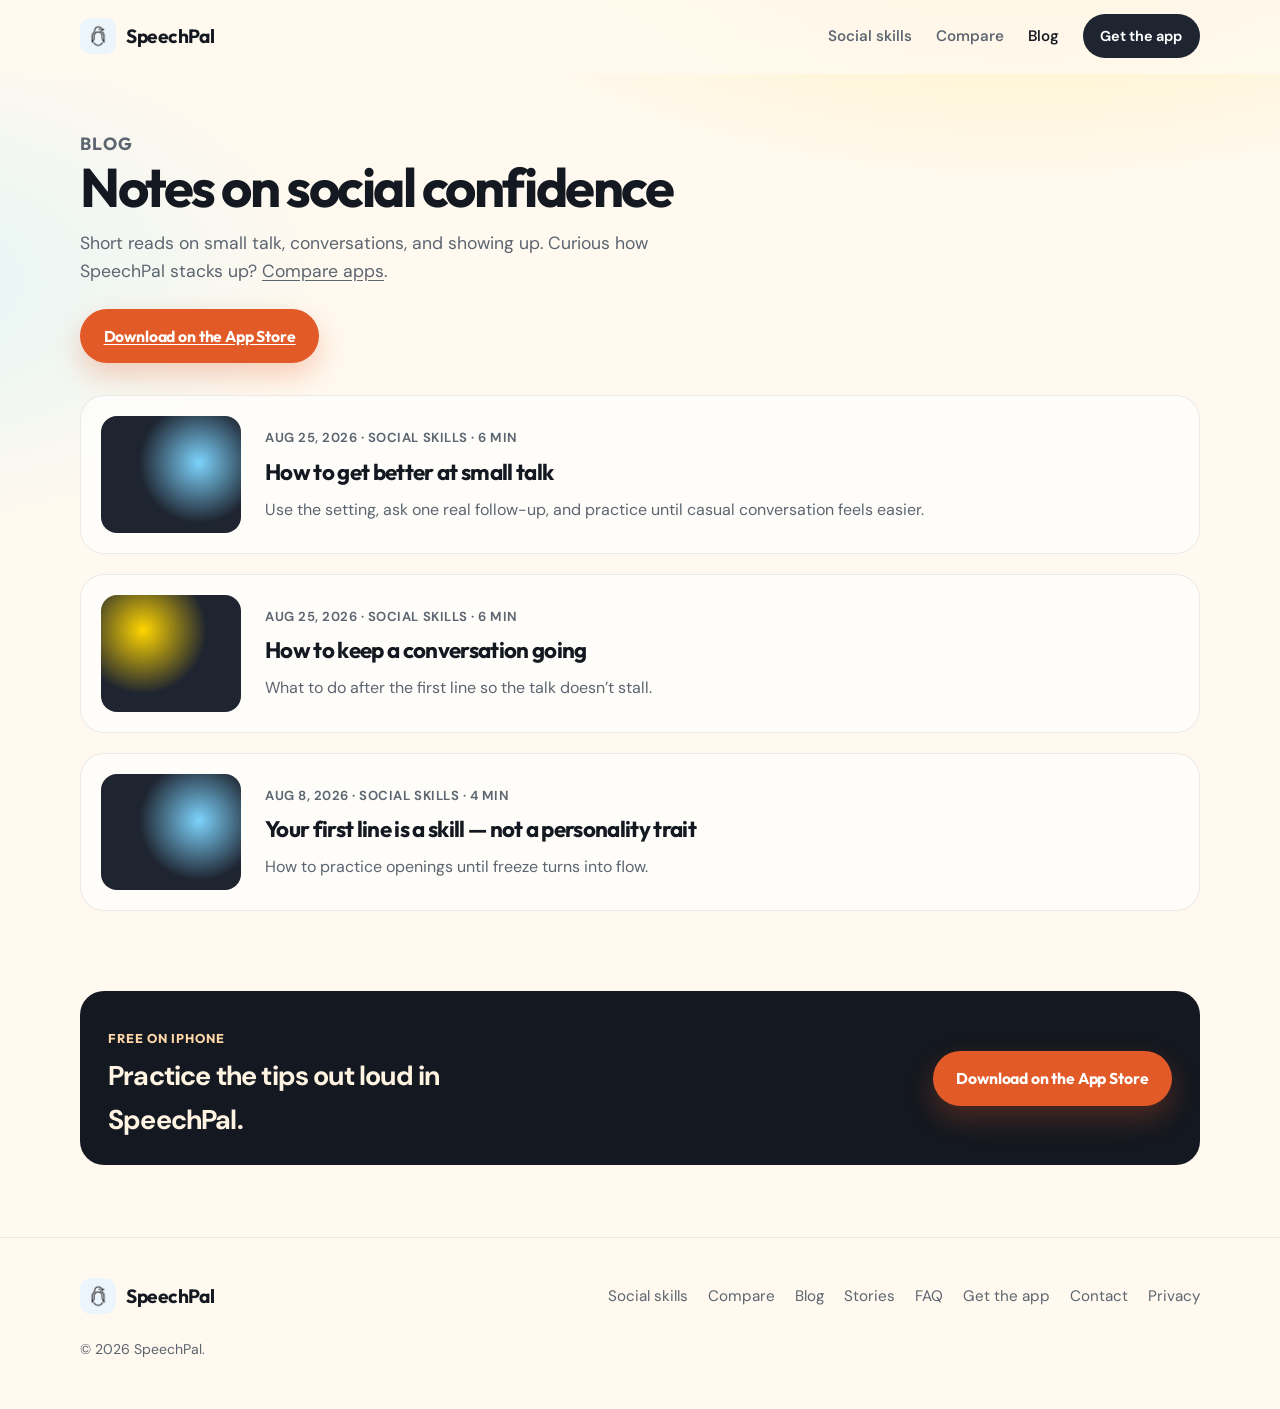
==== commit e186e73d: "Focus the site on social confidence and add stories plus download CTAs." ====
--- a/blog/index.html
+++ b/blog/index.html
@@ -4,10 +4,10 @@
   <meta charset="UTF-8" />
   <meta name="viewport" content="width=device-width, initial-scale=1" />
   <title>Blog — SpeechPal</title>
-  <meta name="description" content="Practical tips from SpeechPal on social confidence, small talk, and how to speak more clearly." />
+  <meta name="description" content="Practical tips from SpeechPal on social confidence, small talk, and real conversations." />
   <link rel="canonical" href="https://speeechpal.com/blog/" />
   <meta property="og:title" content="Blog — SpeechPal" />
-  <meta property="og:description" content="Guides on social skills, small talk, and speaking clearly." />
+  <meta property="og:description" content="Guides on social skills, small talk, and conversations." />
   <meta property="og:image" content="https://speeechpal.com/assets/logo.png" />
   <link rel="icon" href="../assets/logo.png" type="image/png" />
   <link rel="preconnect" href="https://fonts.googleapis.com" />
@@ -28,17 +28,10 @@
         <span></span><span></span><span></span>
       </button>
       <ul class="nav-links" id="nav-links">
-        <li><a href="/social-confidence">Social</a></li>
-        <li><a href="/articulation-coach">Articulation</a></li>
-        <li class="nav-compare">
-          <button class="nav-compare-btn" type="button" aria-expanded="false" aria-haspopup="true">Compare</button>
-          <div class="nav-compare-menu">
-            <a href="/compare-social">Social confidence</a>
-            <a href="/compare-articulation">Articulation</a>
-          </div>
-        </li>
+        <li><a href="/">Social skills</a></li>
+        <li><a href="/compare-social">Compare</a></li>
         <li><a href="/blog/" aria-current="page">Blog</a></li>
-        <li><a class="nav-cta" href="https://apps.apple.com/in/app/speechpal-articulation-coach/id6761626994" rel="noopener noreferrer" target="_blank">Get the app</a></li>
+        <li><a class="nav-cta" href="https://apps.apple.com/in/app/speechpal-social-confidence/id6761626994" rel="noopener noreferrer" target="_blank">Get the app</a></li>
       </ul>
     </div>
   </header>
@@ -47,20 +40,15 @@
     <section class="page-hero">
       <div class="container">
         <p class="eyebrow">Blog</p>
-        <h1>Notes on social confidence and clear speech</h1>
-        <p>Short reads on small talk, conversations, and how to speak more clearly. Start with <a href="/social-confidence">social confidence</a> or <a href="/articulation-coach">articulation</a>. Curious how SpeechPal stacks up? <a href="/competitors.html">Compare apps</a>.</p>
+        <h1>Notes on social confidence</h1>
+        <p>Short reads on small talk, conversations, and showing up. Curious how SpeechPal stacks up? <a href="/compare-social">Compare apps</a>.</p>
+        <div class="cta-row" style="margin-top:1.5rem;">
+          <a class="btn btn-store" href="https://apps.apple.com/in/app/speechpal-social-confidence/id6761626994" rel="noopener noreferrer" target="_blank">Download on the App Store</a>
+        </div>
       </div>
     </section>
 
     <section class="container blog-list">
-      <a class="blog-item" href="/blog/how-to-speak-more-clearly.html">
-        <div class="blog-thumb" aria-hidden="true"></div>
-        <div>
-          <div class="meta" style="margin-bottom:0.4rem;font-size:0.82rem;font-weight:650;letter-spacing:0.04em;text-transform:uppercase;color:var(--muted)">Aug 25, 2026 · Articulation · 6 min</div>
-          <h2>How to speak more clearly</h2>
-          <p>Articulation drills that show up in meetings, interviews, and everyday talks.</p>
-        </div>
-      </a>
       <a class="blog-item" href="/blog/how-to-get-better-at-small-talk.html">
         <div class="blog-thumb alt" aria-hidden="true"></div>
         <div>
@@ -86,6 +74,16 @@
         </div>
       </a>
     </section>
+
+    <aside class="download-strip">
+      <div class="container download-strip-inner">
+        <div>
+          <p class="eyebrow">Free on iPhone</p>
+          <h2>Practice the tips out loud in SpeechPal.</h2>
+        </div>
+        <a class="btn btn-store" href="https://apps.apple.com/in/app/speechpal-social-confidence/id6761626994" rel="noopener noreferrer" target="_blank">Download on the App Store</a>
+      </div>
+    </aside>
   </main>
 
   <footer class="site-footer">
@@ -96,10 +94,12 @@
           <span>SpeechPal</span>
         </a>
         <ul class="footer-links">
-          <li><a href="/social-confidence">Social</a></li>
-          <li><a href="/articulation-coach">Articulation</a></li>
-          <li><a href="/competitors.html">Compare</a></li>
+          <li><a href="/">Social skills</a></li>
+          <li><a href="/compare-social">Compare</a></li>
           <li><a href="/blog/">Blog</a></li>
+          <li><a href="/#stories">Stories</a></li>
+          <li><a href="/#faq">FAQ</a></li>
+          <li><a href="https://apps.apple.com/in/app/speechpal-social-confidence/id6761626994" rel="noopener noreferrer" target="_blank">Get the app</a></li>
           <li><a href="mailto:speechpal@gmail.com">Contact</a></li>
           <li><a href="/privacy.html">Privacy</a></li>
         </ul>
--- a/css/styles.css
+++ b/css/styles.css
@@ -293,6 +293,30 @@
   gap: 0.75rem;
 }
 
+.btn-store {
+  background: #e25a28;
+  color: #fff;
+  box-shadow: 0 12px 28px rgba(226, 90, 40, 0.28);
+}
+
+.btn-store:hover {
+  background: #d04e1f;
+}
+
+.btn-play {
+  background: #fff8ee;
+  color: var(--ink);
+  border-color: rgba(20, 24, 32, 0.1);
+  box-shadow: 0 8px 20px rgba(20, 24, 32, 0.06);
+}
+
+.play-dot {
+  width: 0.55rem;
+  height: 0.55rem;
+  border-radius: 50%;
+  background: var(--yellow);
+}
+
 /* Hero */
 .hero {
   position: relative;
@@ -417,6 +441,351 @@
   width: 100%;
   border-radius: 1.55rem;
   background: var(--bg);
+}
+
+.hero-scenes {
+  min-height: auto;
+  padding: 1.25rem 0 3.5rem;
+  background:
+    radial-gradient(ellipse 70% 80% at 0% 20%, rgba(255, 186, 140, 0.35), transparent 55%),
+    radial-gradient(ellipse 60% 70% at 92% 35%, rgba(255, 224, 120, 0.55), transparent 58%);
+}
+
+.hero-scenes::before {
+  display: none;
+}
+
+.hero-scenes .hero-grid {
+  align-items: center;
+  padding-bottom: 0;
+}
+
+.hero-scenes .hero-copy {
+  max-width: 38rem;
+  padding-bottom: 0;
+}
+
+.hero-kicker {
+  display: inline-flex;
+  align-items: center;
+  gap: 0.5rem;
+  margin: 0 0 1.15rem;
+  font-size: 0.78rem;
+  font-weight: 700;
+  letter-spacing: 0.12em;
+  text-transform: uppercase;
+  color: #c24d22;
+}
+
+.hero-kicker span {
+  width: 0.55rem;
+  height: 0.55rem;
+  border-radius: 50%;
+  background: #e25a28;
+}
+
+.hero-scenes h1 {
+  font-size: clamp(2.6rem, 6vw, 4.35rem);
+  letter-spacing: -0.055em;
+}
+
+.hero-scenes .hero-lead {
+  max-width: 32rem;
+  font-size: 1.12rem;
+}
+
+.hero-points {
+  margin: 1.1rem 0 0;
+  color: var(--muted);
+  font-size: 0.88rem;
+}
+
+.hero.hero-scenes {
+  overflow: visible;
+  min-height: auto;
+}
+
+.hero-scenes .hero-visual {
+  min-height: 0;
+  align-items: center;
+  overflow: visible;
+}
+
+.scene-stage {
+  position: relative;
+  width: min(100%, 23rem);
+  margin-inline: auto;
+}
+
+.scene-chip-layer {
+  position: absolute;
+  inset: 0;
+  z-index: 5;
+  pointer-events: none;
+}
+
+.phone-device {
+  width: 100%;
+  max-width: 19rem;
+  margin: 0 auto;
+  position: relative;
+  z-index: 1;
+  border-radius: 2.25rem;
+  background: #141820;
+  padding: 0.625rem;
+  box-shadow: 0 25px 50px rgba(20, 24, 32, 0.35);
+  animation: phone-float 7s ease-in-out infinite;
+}
+
+.scene-chip {
+  pointer-events: auto;
+  position: absolute;
+  z-index: 5;
+  display: inline-flex;
+  align-items: center;
+  border: 0;
+  cursor: pointer;
+  padding: 0.5rem 0.9rem;
+  border-radius: 999px;
+  background: rgba(255, 249, 239, 0.88);
+  color: var(--ink);
+  font-family: var(--font-body);
+  font-size: 0.75rem;
+  font-weight: 650;
+  box-shadow: 0 8px 18px rgba(20, 24, 32, 0.08);
+  border: 1px solid rgba(20, 24, 32, 0.1);
+  white-space: nowrap;
+  backdrop-filter: blur(8px);
+  transition: background 0.2s ease, color 0.2s ease, transform 0.2s ease;
+}
+
+.scene-chip:hover {
+  transform: translateY(-4px);
+}
+
+.scene-chip.is-active {
+  background: #c45c32;
+  color: #fff9ef;
+  border-color: rgba(196, 92, 50, 0.4);
+}
+
+.chip-group {
+  top: 2.5rem;
+  left: -4rem;
+}
+
+.chip-date {
+  top: 7rem;
+  right: -3rem;
+}
+
+.chip-talk {
+  bottom: 7rem;
+  left: -3rem;
+}
+
+.chip-conflict {
+  bottom: 2.5rem;
+  right: -4rem;
+}
+
+.phone-screen {
+  background: #fff9ef;
+  border-radius: 1.75rem;
+  overflow: hidden;
+}
+
+.phone-status {
+  display: flex;
+  justify-content: space-between;
+  align-items: center;
+  font-size: 0.69rem;
+  font-weight: 700;
+  color: rgba(20, 24, 32, 0.55);
+  padding: 1rem 1.25rem 0.5rem;
+}
+
+.phone-status-dots {
+  width: 2.4rem;
+  height: 0.45rem;
+  border-radius: 999px;
+  background: linear-gradient(90deg, #cfd3d8 0 28%, transparent 28% 36%, #cfd3d8 36% 64%, transparent 64% 72%, #cfd3d8 72% 100%);
+}
+
+.phone-plan-label {
+  margin: 0;
+  padding: 0 1.25rem;
+  font-size: 0.69rem;
+  font-weight: 700;
+  letter-spacing: 0.08em;
+  text-transform: uppercase;
+  color: #c45c32;
+}
+
+.phone-plan-title {
+  margin: 0.15rem 0 0.75rem;
+  padding: 0 1.25rem;
+  font-family: var(--font-display);
+  font-size: 1.25rem;
+  letter-spacing: -0.03em;
+}
+
+.phone-featured {
+  margin: 0 1rem 0.75rem;
+  background: rgba(196, 92, 50, 0.1);
+  border-radius: 1rem;
+  padding: 1rem;
+  border: 1px solid rgba(196, 92, 50, 0.2);
+  min-height: 0;
+  transition: background 0.25s ease;
+}
+
+.phone-rep {
+  margin-top: 1rem;
+  padding: 0.75rem;
+  border-radius: 0.75rem;
+  background: #fff9ef;
+  border: 1px solid rgba(20, 24, 32, 0.1);
+}
+
+.phone-featured.is-swap {
+  opacity: 0.55;
+}
+
+.phone-featured-top {
+  display: flex;
+  justify-content: space-between;
+  align-items: center;
+  gap: 0.5rem;
+}
+
+.phone-featured-label {
+  font-size: 0.68rem;
+  font-weight: 800;
+  letter-spacing: 0.08em;
+  text-transform: uppercase;
+  color: #b4532a;
+}
+
+.phone-featured-icon {
+  width: 1.55rem;
+  height: 1.55rem;
+  display: grid;
+  place-items: center;
+  border-radius: 0.45rem;
+  background: #e25a28;
+  color: #fff;
+  font-size: 0.72rem;
+}
+
+.phone-featured h3 {
+  margin: 0.35rem 0 0.7rem;
+  font-family: var(--font-display);
+  font-size: 1.28rem;
+  letter-spacing: -0.03em;
+}
+
+.phone-next-label {
+  margin: 0;
+  font-size: 0.62rem;
+  font-weight: 800;
+  letter-spacing: 0.1em;
+  text-transform: uppercase;
+  color: #c56a3c;
+}
+
+.phone-next {
+  margin: 0.15rem 0 0.15rem;
+  font-weight: 700;
+  font-size: 0.92rem;
+  line-height: 1.3;
+}
+
+.phone-hint {
+  margin: 0;
+  font-size: 0.78rem;
+  color: #6d4a3a;
+  line-height: 1.35;
+}
+
+.phone-lanes {
+  list-style: none;
+  margin: 0;
+  padding: 0 1rem;
+  display: grid;
+  gap: 0.55rem;
+}
+
+.phone-lanes li {
+  display: grid;
+  grid-template-columns: 2rem 1fr auto;
+  gap: 0.55rem;
+  align-items: center;
+  padding: 0.7rem 0.7rem;
+  border-radius: 0.85rem;
+  background: #fff9ef;
+  border: 1px solid rgba(20, 24, 32, 0.08);
+}
+
+.lane-go {
+  color: rgba(20, 24, 32, 0.28);
+  font-size: 0.9rem;
+}
+
+.phone-lanes strong {
+  display: block;
+  font-size: 0.82rem;
+  line-height: 1.2;
+}
+
+.phone-lanes small {
+  color: var(--muted);
+  font-size: 0.7rem;
+}
+
+.lane-icon {
+  width: 1.7rem;
+  height: 1.7rem;
+  display: grid;
+  place-items: center;
+  border-radius: 0.55rem;
+  font-size: 0.72rem;
+}
+
+.lane-spark { background: #ffe38a; }
+.lane-skills { background: #f7c9bc; }
+.lane-read { background: #e8e6e1; }
+
+.phone-week {
+  margin: 0.75rem 1rem 1.25rem;
+  padding: 0.85rem;
+  border-radius: 1rem;
+  background: #141820;
+  color: #fff;
+}
+
+.phone-week-copy {
+  display: flex;
+  justify-content: space-between;
+  font-size: 0.72rem;
+  margin-bottom: 0.4rem;
+}
+
+.phone-week-copy span { color: #b8bec7; }
+
+.phone-week-bar {
+  height: 0.35rem;
+  border-radius: 999px;
+  background: #3a414d;
+  overflow: hidden;
+}
+
+.phone-week-bar span {
+  display: block;
+  width: 57%;
+  height: 100%;
+  border-radius: inherit;
+  background: linear-gradient(90deg, #f0c400, #ffd500);
 }
 
 .phone-glow {
@@ -786,8 +1155,288 @@
 /* How it works */
 .how {
   background:
-    radial-gradient(700px 360px at 90% 10%, rgba(255, 213, 0, 0.18), transparent 55%),
-    linear-gradient(180deg, transparent, rgba(223, 244, 247, 0.55), transparent);
+    radial-gradient(900px 420px at 70% 0%, rgba(255, 224, 120, 0.45), transparent 58%),
+    linear-gradient(180deg, transparent, rgba(255, 249, 239, 0.4), transparent);
+}
+
+.how-session-head {
+  max-width: 34rem;
+  margin-bottom: 2.25rem;
+}
+
+.how-session-head h2 {
+  margin: 0 0 0.85rem;
+  font-family: var(--font-display);
+  font-size: clamp(2.2rem, 4.5vw, 3.4rem);
+  letter-spacing: -0.05em;
+  line-height: 1.05;
+}
+
+.how-session-head > p {
+  margin: 0;
+  color: var(--muted);
+  font-size: 1.05rem;
+}
+
+.how-session-grid {
+  display: grid;
+  grid-template-columns: 0.95fr 1.05fr;
+  gap: 1.75rem;
+  align-items: stretch;
+}
+
+.how-steps {
+  list-style: none;
+  margin: 0;
+  padding: 0;
+  display: grid;
+  gap: 0.65rem;
+  max-width: 44rem;
+}
+
+.how-steps > li {
+  display: grid;
+  gap: 0.55rem;
+}
+
+.how-step {
+  width: 100%;
+  display: grid;
+  grid-template-columns: 2.4rem 1fr auto;
+  gap: 0.85rem;
+  align-items: flex-start;
+  text-align: left;
+  border: 0;
+  cursor: pointer;
+  padding: 1.05rem 1.1rem;
+  border-radius: 1.15rem;
+  background: transparent;
+  color: inherit;
+  font: inherit;
+}
+
+.how-step.is-active {
+  background: #1c222c;
+  color: #fff;
+}
+
+.how-step-icon {
+  width: 2.4rem;
+  height: 2.4rem;
+  display: grid;
+  place-items: center;
+  border-radius: 0.7rem;
+  background: #efe8dc;
+  color: #8a5a12;
+}
+
+.how-step.is-active .how-step-icon {
+  background: var(--yellow);
+  color: var(--ink);
+}
+
+.how-step-icon svg {
+  width: 1.1rem;
+  height: 1.1rem;
+  fill: currentColor;
+}
+
+.how-step-copy {
+  display: grid;
+  gap: 0.2rem;
+  min-width: 0;
+}
+
+.how-step-copy small {
+  font-size: 0.68rem;
+  font-weight: 800;
+  letter-spacing: 0.1em;
+  text-transform: uppercase;
+  color: #b4532a;
+}
+
+.how-step.is-active .how-step-copy small {
+  color: #ffb089;
+}
+
+.how-step-copy strong {
+  font-family: var(--font-display);
+  font-size: 1.05rem;
+  letter-spacing: -0.02em;
+}
+
+.how-step-copy span {
+  color: var(--muted);
+  font-size: 0.88rem;
+  line-height: 1.45;
+}
+
+.how-step.is-active .how-step-copy span {
+  color: rgba(255, 255, 255, 0.72);
+}
+
+.how-step-go {
+  opacity: 0;
+  font-size: 1.1rem;
+  padding-top: 0.15rem;
+}
+
+.how-step.is-active .how-step-go {
+  opacity: 1;
+}
+
+.session-card {
+  position: relative;
+}
+
+.session-panel {
+  display: flex;
+  flex-direction: column;
+  min-height: 0;
+  padding: 1.5rem 1.5rem 1.25rem;
+  border-radius: 1.6rem;
+  background: #e25a28;
+  color: #fff;
+  box-shadow: 0 24px 50px rgba(226, 90, 40, 0.22);
+}
+
+.session-panel[hidden] {
+  display: none;
+}
+
+.session-meta {
+  display: grid;
+  grid-template-columns: 2.3rem 1fr auto;
+  gap: 0.7rem;
+  align-items: center;
+  margin-bottom: 1.4rem;
+}
+
+.session-badge {
+  width: 2.3rem;
+  height: 2.3rem;
+  display: grid;
+  place-items: center;
+  border-radius: 0.7rem;
+  background: var(--yellow);
+  color: var(--ink);
+  font-weight: 800;
+}
+
+.session-meta p {
+  margin: 0;
+  font-size: 0.7rem;
+  font-weight: 800;
+  letter-spacing: 0.1em;
+  text-transform: uppercase;
+  color: #ffd7b8;
+}
+
+.session-meta strong {
+  display: block;
+  font-size: 0.92rem;
+}
+
+.session-num {
+  font-family: var(--font-display);
+  font-size: 4.2rem;
+  font-weight: 800;
+  line-height: 0.8;
+  letter-spacing: -0.06em;
+  color: rgba(255, 255, 255, 0.18);
+}
+
+.session-panel h3 {
+  margin: 0 0 1.25rem;
+  font-family: var(--font-display);
+  font-size: clamp(1.7rem, 3vw, 2.35rem);
+  letter-spacing: -0.04em;
+  line-height: 1.1;
+}
+
+.session-options {
+  display: grid;
+  gap: 0.55rem;
+}
+
+.session-option {
+  display: flex;
+  align-items: center;
+  gap: 0.7rem;
+  width: 100%;
+  text-align: left;
+  border: 0;
+  cursor: pointer;
+  padding: 0.85rem 0.95rem;
+  border-radius: 0.85rem;
+  background: rgba(255, 255, 255, 0.14);
+  color: #fff;
+  font: inherit;
+  font-weight: 650;
+}
+
+.session-option.is-on {
+  background: var(--yellow);
+  color: var(--ink);
+}
+
+.opt-mark {
+  width: 1.35rem;
+  height: 1.35rem;
+  display: grid;
+  place-items: center;
+  border-radius: 50%;
+  background: rgba(0, 0, 0, 0.12);
+  font-size: 0.75rem;
+  font-weight: 800;
+}
+
+.session-option.is-on .opt-mark {
+  background: var(--ink);
+  color: var(--yellow);
+}
+
+.streak-row {
+  display: grid;
+  grid-template-columns: repeat(7, 1fr);
+  gap: 0.45rem;
+  margin-top: 0.5rem;
+}
+
+.streak-day {
+  display: grid;
+  place-items: center;
+  aspect-ratio: 1;
+  border-radius: 0.85rem;
+  background: rgba(255, 255, 255, 0.14);
+  font-weight: 800;
+}
+
+.streak-day.is-on {
+  background: var(--yellow);
+  color: var(--ink);
+}
+
+.session-foot {
+  margin-top: 1.4rem;
+  padding-top: 1.4rem;
+  display: flex;
+  justify-content: space-between;
+  align-items: center;
+  gap: 1rem;
+  border-top: 1px solid rgba(255, 255, 255, 0.16);
+  font-size: 0.88rem;
+}
+
+.session-next {
+  border: 0;
+  cursor: pointer;
+  padding: 0.7rem 1.05rem;
+  border-radius: 999px;
+  background: #fff;
+  color: var(--ink);
+  font-family: var(--font-display);
+  font-weight: 700;
 }
 
 .how-grid {
@@ -1006,6 +1655,77 @@
   color: var(--white);
 }
 
+.quotes-grid {
+  display: grid;
+  grid-template-columns: repeat(3, 1fr);
+  gap: 1.15rem;
+}
+
+.quote-card {
+  margin: 0;
+  padding: 1.5rem 1.4rem 1.35rem;
+  border-radius: 1.35rem;
+  background: var(--white);
+  border: 1px solid var(--line);
+  box-shadow: 0 12px 28px rgba(44, 28, 18, 0.05);
+}
+
+.quote-card blockquote {
+  margin: 0 0 1.15rem;
+  font-size: 1.05rem;
+  line-height: 1.55;
+  color: var(--ink);
+}
+
+.quote-card figcaption {
+  display: flex;
+  flex-direction: column;
+  gap: 0.15rem;
+}
+
+.quote-card figcaption strong {
+  font-family: var(--font-display);
+  font-size: 0.95rem;
+}
+
+.quote-card figcaption span {
+  color: var(--muted);
+  font-size: 0.85rem;
+}
+
+.download-strip {
+  padding: 0 0 4.5rem;
+}
+
+.download-strip-inner {
+  display: flex;
+  flex-wrap: wrap;
+  align-items: center;
+  justify-content: space-between;
+  gap: 1.25rem 2rem;
+  padding: 1.5rem 1.75rem;
+  border-radius: 1.5rem;
+  background: var(--ink);
+  color: var(--bg);
+}
+
+.download-strip-inner .eyebrow {
+  color: #ffd7a8;
+  margin-bottom: 0.35rem;
+}
+
+.download-strip-inner h2 {
+  margin: 0;
+  font-size: clamp(1.2rem, 2.4vw, 1.7rem);
+  letter-spacing: -0.03em;
+  color: #fff3e2;
+  max-width: 28rem;
+}
+
+.download-strip-inner .btn-store {
+  flex-shrink: 0;
+}
+
 /* Footer */
 .site-footer {
   padding: 2.5rem 0 3rem;
@@ -1228,6 +1948,73 @@
   text-underline-offset: 0.15em;
 }
 
+.faq-list {
+  display: grid;
+  gap: 0.75rem;
+  max-width: 46rem;
+}
+
+.faq {
+  scroll-margin-top: 5.5rem;
+}
+
+.faq-item {
+  background: rgba(255, 255, 255, 0.72);
+  border: 1px solid var(--line);
+  border-radius: calc(var(--radius) - 0.35rem);
+}
+
+.faq-item summary {
+  cursor: pointer;
+  list-style: none;
+  display: flex;
+  align-items: center;
+  justify-content: space-between;
+  gap: 1rem;
+  padding: 1.15rem 1.35rem;
+  font-family: var(--font-display);
+  font-weight: 700;
+  font-size: 1.05rem;
+  letter-spacing: -0.02em;
+  line-height: 1.3;
+}
+
+.faq-item summary::-webkit-details-marker {
+  display: none;
+}
+
+.faq-item summary::after {
+  content: "+";
+  flex-shrink: 0;
+  width: 1.6rem;
+  height: 1.6rem;
+  display: grid;
+  place-items: center;
+  border-radius: 999px;
+  background: var(--soft-blue);
+  font-family: var(--font-body);
+  font-weight: 650;
+  font-size: 1.1rem;
+  line-height: 1;
+  color: var(--navy);
+}
+
+.faq-item[open] summary::after {
+  content: "–";
+}
+
+.faq-item p {
+  margin: 0;
+  padding: 0 1.35rem 1.2rem;
+  color: var(--muted);
+  max-width: 40rem;
+}
+
+.faq-item a {
+  text-decoration: underline;
+  text-underline-offset: 0.15em;
+}
+
 /* Blog pages */
 .page-hero {
   padding: 3.5rem 0 2rem;
@@ -1390,6 +2177,16 @@
   }
 }
 
+@keyframes phone-float {
+  0%,
+  100% {
+    transform: translateY(0) rotate(-2deg);
+  }
+  50% {
+    transform: translateY(-12px) rotate(-2deg);
+  }
+}
+
 @keyframes float {
   0%,
   100% {
@@ -1408,11 +2205,18 @@
   .hero-grid,
   .features-row,
   .how-grid,
+  .how-session-grid,
   .need-row,
   .blog-teaser-grid,
   .how-progress,
-  .path-grid {
+  .path-grid,
+  .quotes-grid {
     grid-template-columns: 1fr;
+  }
+
+  .download-strip-inner {
+    flex-direction: column;
+    align-items: flex-start;
   }
 
   .rival-picker-grid {
@@ -1450,6 +2254,34 @@
 
   .hero-visual {
     display: none;
+  }
+
+  .hero-scenes .hero-visual {
+    display: flex;
+    min-height: 0;
+  }
+
+  .hero-scenes .scene-stage {
+    width: min(100%, 19rem);
+  }
+
+  .hero-scenes .scene-chip-layer {
+    position: static;
+    display: grid;
+    grid-template-columns: 1fr 1fr;
+    gap: 0.5rem;
+    margin-bottom: 1.1rem;
+    pointer-events: auto;
+  }
+
+  .hero-scenes .scene-chip {
+    position: static;
+    width: 100%;
+    justify-content: center;
+  }
+
+  .hero-scenes .phone-device {
+    max-width: 19rem;
   }
 
   .hero-copy {
